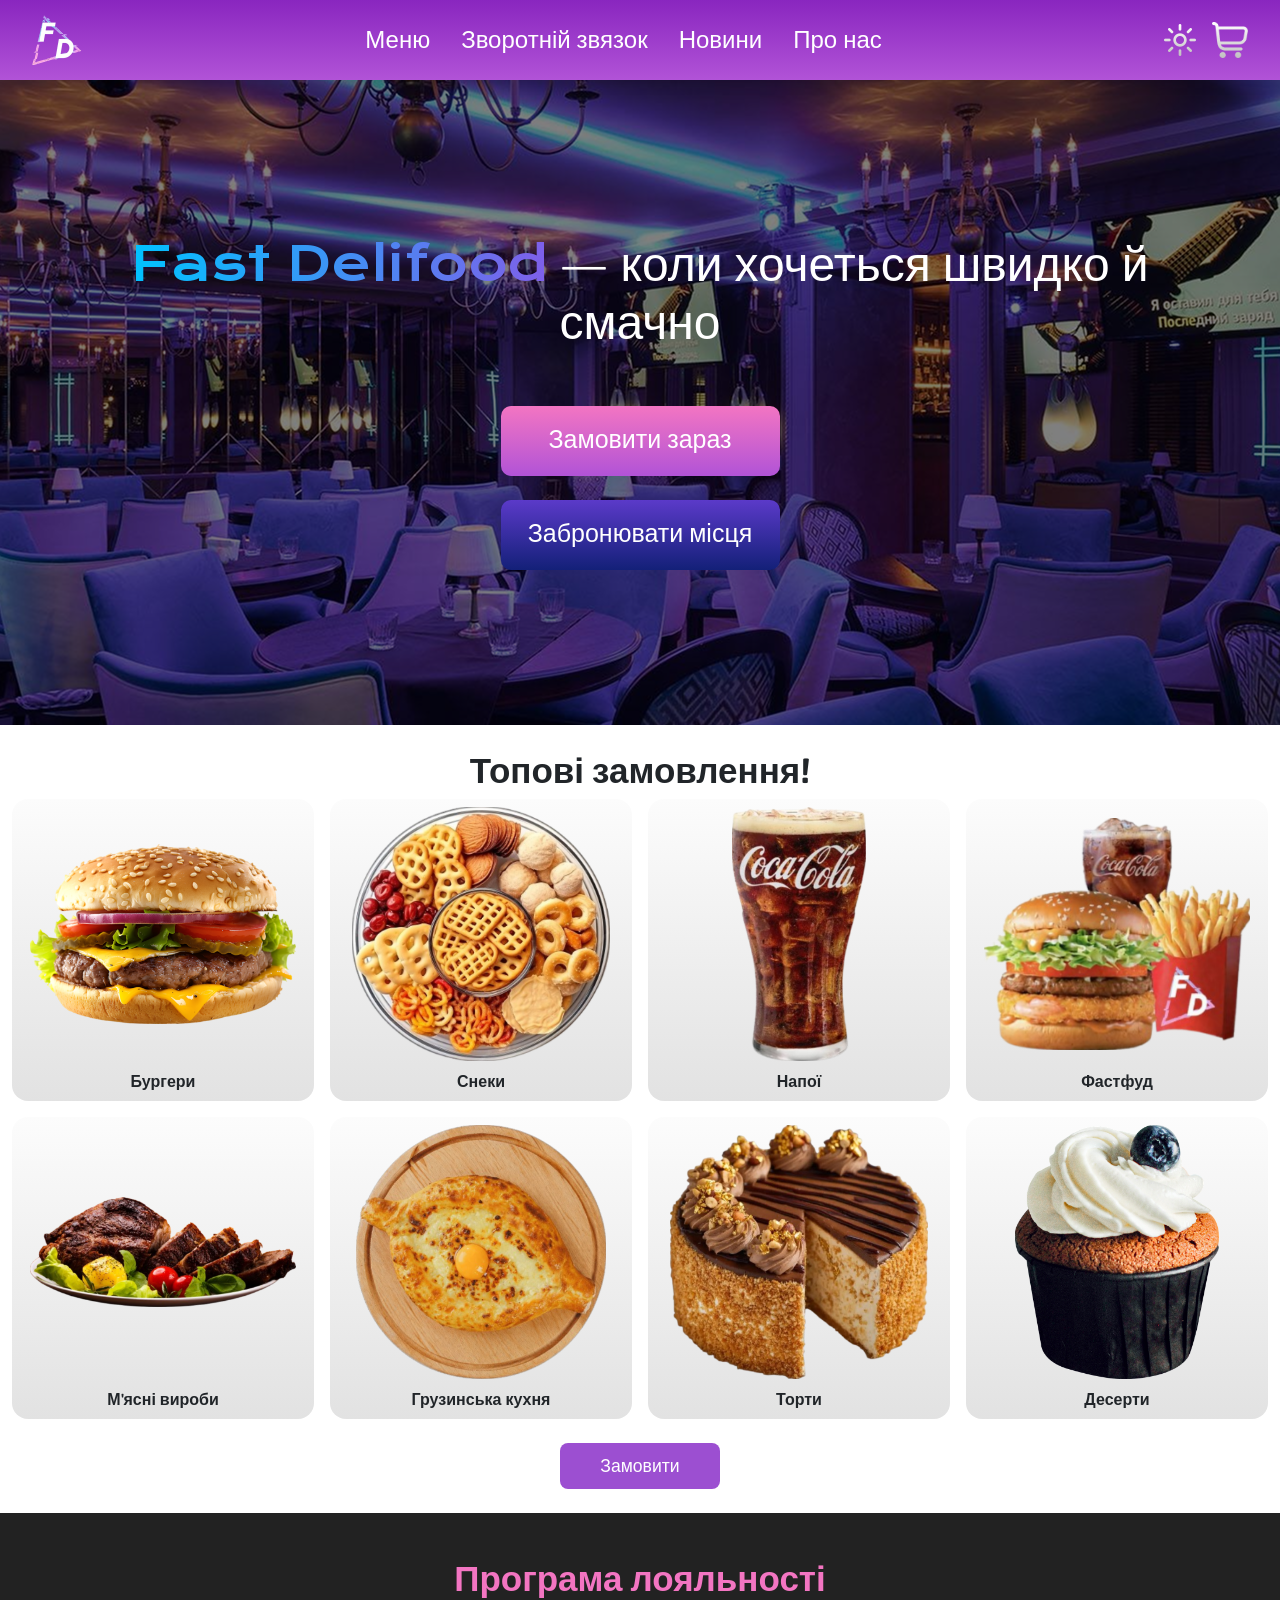
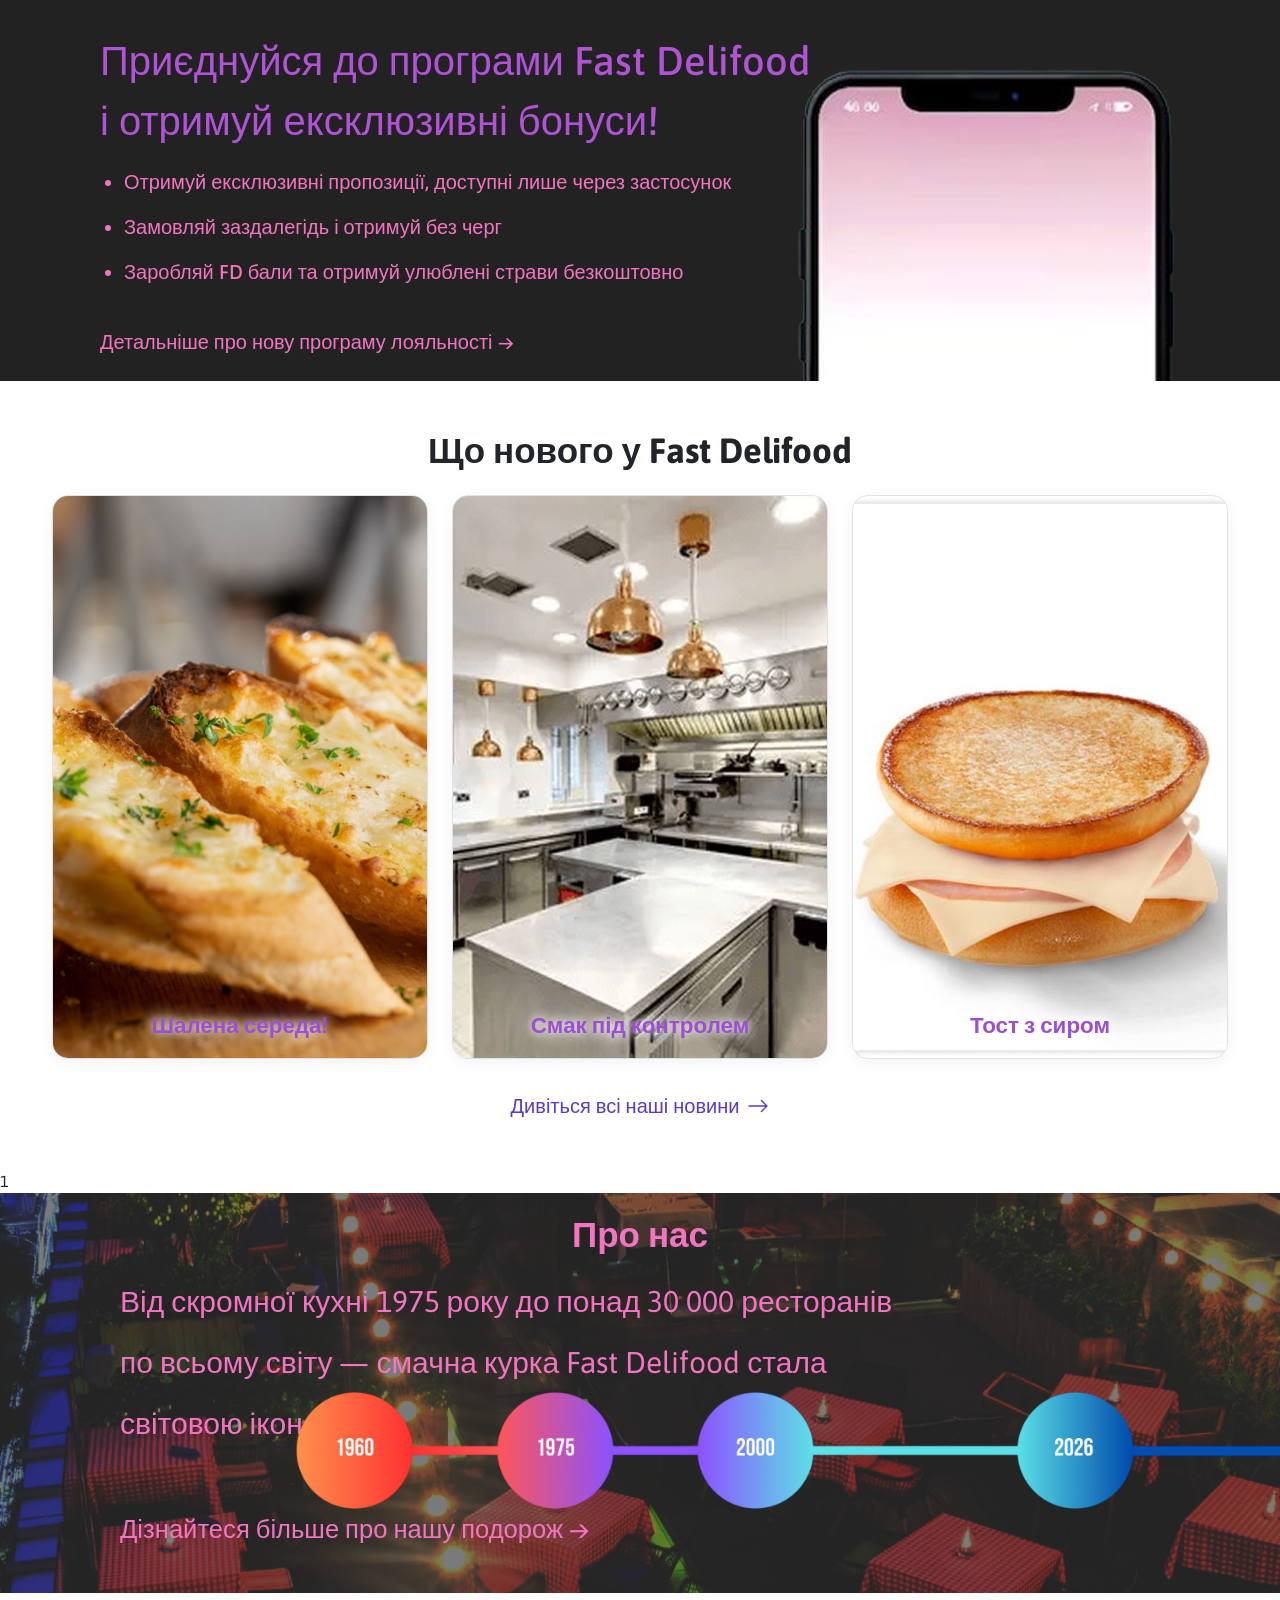
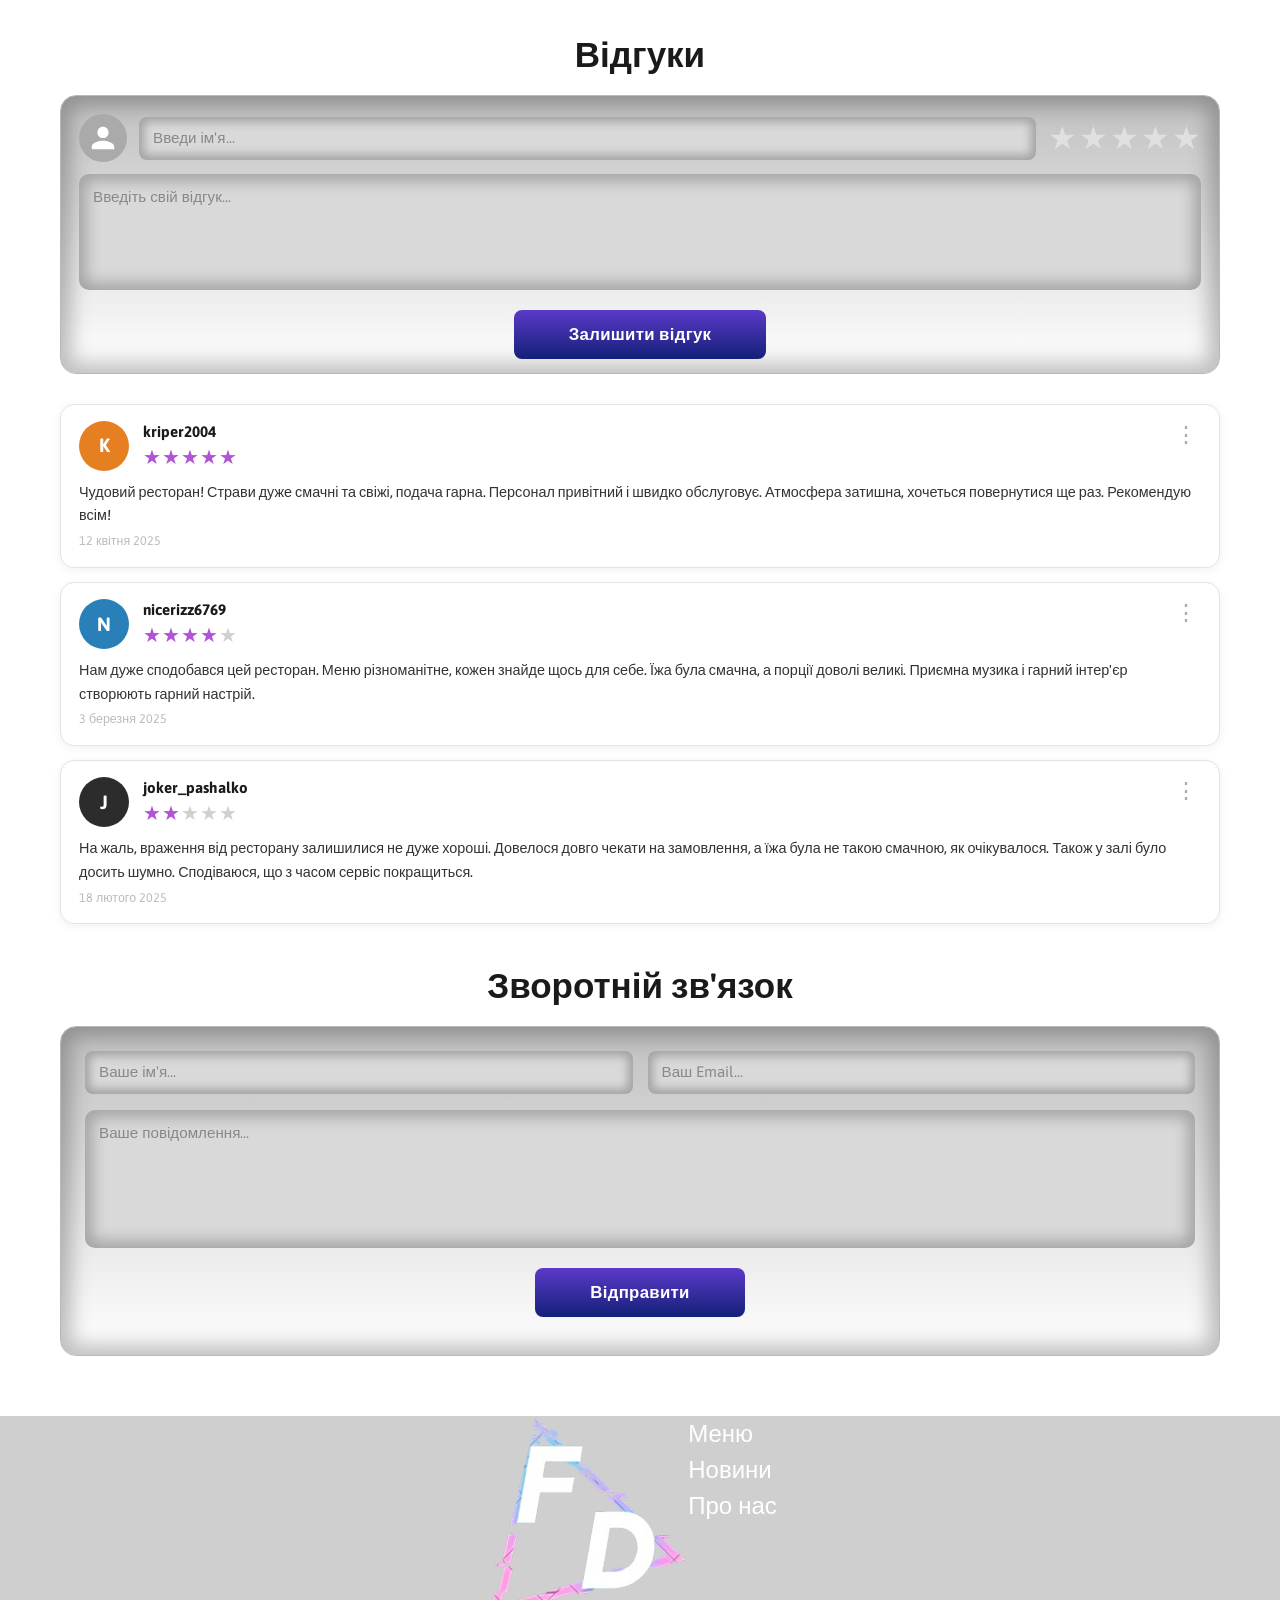
==== index.html @ e904a1da "v0.8.8.7" ====
<!DOCTYPE html>
<html lang="uk">
    <head>
        <meta charset="UTF-8">
        <meta name="viewport" content="width=device-width, initial-scale=1.0">
        <title>Fast Delifood</title>
        <link href="https://cdn.jsdelivr.net/npm/bootstrap@5.3.0/dist/css/bootstrap.min.css" rel="stylesheet">
        <link rel="stylesheet" href="style.css">
    </head>
    <body>
        <nav class="navbar navbar-expand-lg sticky-top" id="navbar-settings">
            <div class="container-fluid">
                <a class="navbar-brand" href="#"><img src="images/fd_logo.png" alt="FD" width="50" height="50"></a>
                <div class="collapse navbar-collapse" id="navbarNavAltMarkup">
                    <div class="navbar-nav mx-auto">
                        <a class="nav-link custom-link fs-4" href="#">Меню</a>
                        <a class="nav-link custom-link fs-4" href="#feedback">Зворотній звязок</a>
                        <a class="nav-link custom-link fs-4" href="#whats-new">Новини</a>
                        <a class="nav-link custom-link fs-4" href="#about-us">Про нас</a>
                    </div>
                </div>
                <div class="d-flex align-items-center gap-3 ms-lg-auto justify-content-center mt-3 mt-lg-0">
                    <button id="theme-toggle" class="d-flex align-items-center justify-content-center border-0 bg-transparent" title="Змінити тему">
                        <img id="theme-icon" src="images/панель/light_theme.png" alt="Тема">
                    </button>
                    <div class="navbar-basket" id="basket-container">
                        <a class="basket-link" href="#"></a>
                        <img id="basket-icon" src="images/панель/basket.png" alt="Кошик">
                    </div>
                </div>
            </div>
        </nav>
        <section id="banner" class="d-flex align-items-center justify-content-center">
            <div class="container text-center text-white d-grid gap-5">
                <h1 class="display-5"><span id="fastdeli-font">Fast Delifood</span> — коли хочеться швидко й смачно</h1>
                <div class="d-grid gap-4 col-3 mx-auto">
                    <button id="btn-1" type="button" class="btn btn-primary btn-lg">Замовити зараз</button>
                    <button id="btn-2" type="button" class="btn btn-secondary btn-lg">Забронювати місця</button>
                </div>
            </div>
        </section>
        <div class="container pb-4 mt-4" style="max-width: 1800px;">
            <h3 id="titles-h3" class="text-center fw-bold">Топові замовлення!</h3>
            <div class="row g-3 row-cols-2 row-cols-md-4">
                <div class="col">
                    <div class="custom-card border-0 rounded-4 d-flex flex-column align-items-center justify-content-center text-center p-2">
                        <div class="product-image-wrapper mb-2"><img src="images/топові замовлення/burger.png" class="img-fluid" alt="Бургери"></div>
                        <span class="fs-6">Бургери</span>
                    </div>
                </div>
                <div class="col">
                    <div class="custom-card border-0 rounded-4 d-flex flex-column align-items-center justify-content-center text-center p-2">
                        <div class="product-image-wrapper mb-2"><img src="images/топові замовлення/snacks.png" class="img-fluid" alt="Снеки"></div>
                        <span class="fs-6">Снеки</span>
                    </div>
                </div>
                <div class="col">
                    <div class="custom-card border-0 rounded-4 d-flex flex-column align-items-center justify-content-center text-center p-2">
                        <div class="product-image-wrapper mb-2"><img src="images/топові замовлення/drinks.png" class="img-fluid" alt="Напої"></div>
                        <span class="fs-6">Напої</span>
                    </div>
                </div>
                <div class="col">
                    <div class="custom-card border-0 rounded-4 d-flex flex-column align-items-center justify-content-center text-center p-2">
                        <div class="product-image-wrapper mb-2"><img src="images/топові замовлення/fastfood.png" class="img-fluid" alt="Фастфуд"></div>
                        <span class="fs-6">Фастфуд</span>
                    </div>
                </div>
                <div class="col">
                    <div class="custom-card border-0 rounded-4 d-flex flex-column align-items-center justify-content-center text-center p-2">
                        <div class="product-image-wrapper mb-2"><img src="images/топові замовлення/meat_food.png" class="img-fluid" alt="М'ясні вироби"></div>
                        <span class="fs-6">М'ясні вироби</span>
                    </div>
                </div>
                <div class="col">
                    <div class="custom-card border-0 rounded-4 d-flex flex-column align-items-center justify-content-center text-center p-2">
                        <div class="product-image-wrapper mb-2"><img src="images/топові замовлення/georgian_food.png" class="img-fluid" alt="Грузинська кухня"></div>
                        <span class="fs-6">Грузинська кухня</span>
                    </div>
                </div>
                <div class="col">
                    <div class="custom-card border-0 rounded-4 d-flex flex-column align-items-center justify-content-center text-center p-2">
                        <div class="product-image-wrapper mb-2"><img src="images/топові замовлення/cakes.png" class="img-fluid" alt="Торти"></div>
                        <span class="fs-6">Торти</span>
                    </div>
                </div>
                <div class="col">
                    <div class="custom-card border-0 rounded-4 d-flex flex-column align-items-center justify-content-center text-center p-2">
                        <div class="product-image-wrapper mb-2"><img src="images/топові замовлення/desserts.png" class="img-fluid" alt="Десерти"></div>
                        <span class="fs-6">Десерти</span>
                    </div>
                </div>
            </div>
            <div class="text-center mt-4"><button class="btn btn-purple rounded-3 fw-medium">Замовити</button></div>
        </div>
        <div id="contact">
            <h3 id="contact-title-h3" class="text-center fw-bold p-4">Програма лояльності</h1>
            <p id="contact-discruption">Приєднуйся до програми Fast Delifood<br>і отримуй ексклюзивні бонуси!</p>
            <ul id="contact-list" class="mt-3 ms-4">
                <li id="contact-list-li" class="text-primory">Отримуй ексклюзивні пропозиції, доступні лише через застосунок</li>
                <li id="contact-list-li" class="text-primory">Замовляй заздалегідь і отримуй без черг</li>
                <li id="contact-list-li" class="text-primory">Заробляй FD бали та отримуй улюблені страви безкоштовно</li>
            </ul>
            <a href="#" class="text-decoration-none fs-5 d-inline-flex align-items-center gap-2 p-4 contact-more-info">Детальніше про нову програму лояльності →</a>
            <img src="images/програма лояльності/maccup.png" id="contact-maccup" class="img-fluid">
        </div>
        <div id="whats-new" class="container mt-5 mb-5" style="max-width: 1200px;">
            <h3 id="titles-h3" class="text-center fw-bold mb-4">Що нового у Fast Delifood</h3>
            <div class="row g-4 row-cols-1 row-cols-md-3 pb-3">
                <div class="col">
                    <div class="news-card position-relative border">
                        <img src="images/що нового/шалена середа.png" alt="Шалена середа" class="w-100 h-100 object-fit-cover">
                        <div class="position-absolute bottom-0 start-0 w-100 text-center pb-3"><span class="news-title">Шалена середа!</span></div>
                    </div>
                </div>
                <div class="col">
                    <div class="news-card position-relative border">
                        <img src="images/що нового/смак під контролем.png" alt="Смак під контролем" class="w-100 h-100 object-fit-cover">
                        <div class="position-absolute bottom-0 start-0 w-100 text-center pb-3"><span class="news-title">Смак під контролем</span></div>
                    </div>
                </div>
                <div class="col">
                    <div class="news-card position-relative border">
                        <img src="images/що нового/тост з сиром.png" alt="Тост з сиром" class="w-100 h-100 object-fit-cover">
                        <div class="position-absolute bottom-0 start-0 w-100 text-center pb-3"><span class="news-title">Тост з сиром</span></div>
                    </div>
                </div>
            </div>
            <div class="text-center mt-3">
                <a href="#" class="text-decoration-none fs-5 d-inline-flex align-items-center gap-2 news-link" style="font-weight: 500;">
                    Дивіться всі наші новини
                    <svg xmlns="http://www.w3.org/2000/svg" width="22" height="22" fill="currentColor" class="bi bi-arrow-right" viewBox="0 0 16 16">
                        <path fill-rule="evenodd" d="M1 8a.5.5 0 0 1 .5-.5h11.793l-3.147-3.146a.5.5 0 0 1 .708-.708l4 4a.5.5 0 0 1 0 .708l-4 4a.5.5 0 0 1-.708-.708L13.293 8.5H1.5A.5.5 0 0 1 1 8z" />
                    </svg>
                </a>
            </div>
        </div>1
        <div id="about-us">
            <div class="about-us-container">
                <h3 id="titles-h3" class="text-center fw-bold mb-4">Про нас</h3>
                <div class="p-4" style="font-size: 30px; padding-left: 100px !important; padding-top: 0 !important;">
                    <p>Від скромної кухні 1975 року до понад 30 000 ресторанів</p>
                    <p>по всьому світу — смачна курка Fast Delifood стала</p>
                    <p>світовою іконою</p>
                </div>
                <img src="images/про нас/about_us_timeline.png" class="timeline">
                <a href="#" class="text-decoration-none d-inline-flex align-items-center gap-2 p-4 about-us-more-info">Дізнайтеся більше про нашу подорож →</a>
            </div>
        </div>
        <div id="reviews">
            <div class="reviews-section">
                <h3 class="reviews-main-title fw-bold text-center">Відгуки</h3>
                <div class="review-form-card">
                    <div class="review-form-header">
                        <div class="review-form-avatar">
                            <svg xmlns="http://www.w3.org/2000/svg" viewBox="0 0 24 24" fill="white">
                                <path d="M12 12c2.7 0 4.8-2.1 4.8-4.8S14.7 2.4 12 2.4 7.2 4.5 7.2 7.2 9.3 12 12 12zm0 2.4c-3.2 0-9.6 1.6-9.6 4.8v2.4h19.2v-2.4c0-3.2-6.4-4.8-9.6-4.8z"/>
                            </svg>
                        </div>
                        <input type="text" id="review-name" class="review-name-input" placeholder="Введи ім'я..." maxlength="40">
                        <div class="review-stars-input" id="review-stars-input" data-rating="0">
                            <span class="star-input" data-value="1">★</span>
                            <span class="star-input" data-value="2">★</span>
                            <span class="star-input" data-value="3">★</span>
                            <span class="star-input" data-value="4">★</span>
                            <span class="star-input" data-value="5">★</span>
                        </div>
                    </div>
                    <textarea id="review-text" class="review-textarea" placeholder="Введіть свій відгук..." rows="4" maxlength="1000"></textarea>
                    <button id="submit-review-btn" class="btn-submit-review">Залишити відгук</button>
                </div>
                <div id="reviews-list" class="reviews-list"></div>
                <div class="text-center mt-2 mb-5" id="load-more-wrapper" style="display: none;">
                    <a href="#" id="load-more-btn" class="reviews-more-link">Більше відгуків →</a>
                </div>
            </div>
        </div>
        <div id="feedback">
            <div class="feedback-section">
                <h3 class="reviews-main-title fw-bold text-center">Зворотній зв'язок</h3>
                <div class="feedback-form-card">
                    <div class="feedback-inputs">
                        <input type="text" id="feedback-name" class="review-name-input" placeholder="Ваше ім'я..." maxlength="40">
                        <input type="email" id="feedback-email" class="review-name-input" placeholder="Ваш Email..." maxlength="60">
                    </div>
                    <textarea id="feedback-text" class="review-textarea mt-3" placeholder="Ваше повідомлення..." rows="5" maxlength="1000"></textarea>
                    
                    <div id="feedback-success" class="text-success text-center mt-3 mb-2" style="display: none; font-weight: bold;">
                        Дякуємо! Ваше повідомлення успішно надіслано.
                    </div>

                    <button id="submit-feedback-btn" class="btn-submit-review">Відправити</button>
                </div>
            </div>
        </div>
        <script src="https://cdn.jsdelivr.net/npm/bootstrap@5.3.0/dist/js/bootstrap.bundle.min.js"></script>
        <script src="script.js"></script>
    </body>
    <footer>
        <div id="basement" class="d-flex justify-content-center">
            <img src="images/fd_logo.png">
            <div>
                <a class="nav-link custom-link fs-4" href="#">Меню</a>
                <a class="nav-link custom-link fs-4" href="#whats-new">Новини</a>
                <a class="nav-link custom-link fs-4" href="#about-us">Про нас</a>
            </div>
        </div>
    </footer>
</html>
---- style.css ----
@font-face {
    font-family: 'KronaOne-Regular';
    src: url('fonts/KronaOne-Regular.ttf') format('truetype');
    font-style: normal;
}

#fastdeli-font {
    background: linear-gradient(90deg, #00C2FF, #7F5FE9);
    -webkit-background-clip: text;
    -webkit-text-fill-color: transparent;
    background-clip: text;
    color: transparent;
    display: inline-block;
}

#titleH1 {
    background: linear-gradient(90deg, #00C2FF 0%, #7F5FE9 70%);
    -webkit-background-clip: text;
    -webkit-text-fill-color: transparent;
}

#navbar-settings {
    background: linear-gradient(180deg, #8926BF 0%, #B153D7 100%) !important;
    padding: 10px 20px;
    box-shadow: 0 4px 12px rgba(0, 0, 0, 0.1);
}

#fastdeli-font {
    font-family: 'KronaOne-Regular', sans-serif;
}

#btn-1 {
    background-image: linear-gradient(180deg, rgba(243, 117, 194, 1) 0%, rgba(177, 83, 215, 1) 100%);
    border: none;
    border-radius: 10px;
    height: 70px;
    font-size: 25px;
    text-align: center;
    padding-bottom: 10px;
    transition: all 0.25s ease !important;
}

#btn-1:hover {
    background-image: linear-gradient(180deg, rgba(177, 83, 215, 1) 0%, rgba(243, 117, 194, 1) 100%) !important;
    transform: scale(1.1);
}

#btn-1:active {
    transform: scale(1.05);
}

#btn-2 {
    background-image: linear-gradient(180deg, rgba(91, 58, 201, 1) 0%, rgba(19, 32, 120, 1) 100%);
    border: none;
    border-radius: 10px;
    height: 70px;
    font-size: 25px;
    text-align: center;
    padding-bottom: 10px;
    transition: all 0.25s ease;
}

#btn-2:hover {
    background-image: linear-gradient(180deg, rgba(19, 32, 120, 1) 0%, rgba(91, 58, 201, 1) 100%) !important;
    transform: scale(1.1);
}

#btn-2:active {
    transform: scale(1.05);
}

.custom-link {
    color: #ffffff !important;
    font-weight: 500;
    margin-right: 15px;
    transition: all 0.3s ease;
}

.custom-link:hover {
    color: #f1f1f1 !important;
    opacity: 0.8;
    transform: translateY(-1px);
}

.navbar-toggler {
    border-color: rgba(255, 255, 255, 0.5);
}

.navbar-toggler-icon {
    filter: invert(1) grayscale(100%) brightness(200%);
}

.navbar-basket {
    transition: all 0.3s ease;
    z-index: 2;
    cursor: pointer;
}

#banner {
    width: 100%;
    height: 645px;
    background: url("images/банер/banner_background.png") no-repeat center center;
    background-size: cover;
    position: relative;
}

#titles-h3 {
    font-size: 35px;
}


@font-face {
    font-family: 'Asap';
    src: url('fonts/Asap-VariableFont_wdth,wght.ttf') format('truetype');
    font-style: normal;
}


html {
    scroll-behavior: smooth;
}

body {
    background-color: #ffffff;
    font-family: 'Asap', sans-serif;
}

.custom-card {
    background: linear-gradient(180deg, #fcfcfc 0%, #e2e2e2 100%);
    aspect-ratio: 1 / 1;
    cursor: pointer;
    transition: transform 0.2s ease, box-shadow 0.2s ease;
}

.custom-card:hover {
    transform: scale(1.03);
    box-shadow: 0 4px 15px rgba(0, 0, 0, 0.05);
}

.custom-card span {
    font-family: 'Asap', sans-serif !important;
    font-weight: 700;
    font-size: 1rem;
}

.product-image-wrapper {
    width: calc(100% - 20px);
    flex: 1;
    min-height: 0;
    display: flex;
    align-items: center;
    justify-content: center;
    margin: 0 10px;
}

.product-image-wrapper img {
    width: 100%;
    height: 100%;
    object-fit: contain;
}

.btn-purple {
    background-color: #9c4fd1;
    color: white;
    border: none;
    padding: 10px 40px;
    font-size: 1.1rem;
    transition: background-color 0.2s ease;
}

.btn-purple:hover {
    background-color: #833fae;
    color: white;
}

#contact {
    background-color: #222;
    padding-top: 20px;
    position: relative;
    overflow: hidden;
}

#contact>*:not(#contact-maccup) {
    position: relative;
    z-index: 1;
}

#contact-title-h3 {
    color: #F375C2;
    font-size: 35px;
}

#contact-discruption {
    color: #B153D7;
    font-family: 'Asap', sans-serif !important;
    font-weight: 500;
    font-size: 40px;
    padding-left: 100px;
}

.contact-more-info {
    color: #F375C2;
    font-weight: 500;
    font-family: 'Asap', sans-serif !important;
    padding-left: 100px !important
}

.contact-more-info:hover {
    color: #B153D7;
}

#contact-maccup {
    position: absolute;
    right: 5%;
    top: 50%;
    transform: translateY(-20%);
    z-index: 0;
    max-height: 90%;
    object-fit: contain;
}

#contact-list {
    color: #B153D7;
    font-family: 'Asap', sans-serif !important;
    font-weight: 500;
    font-size: 20px;
    padding-left: 100px;
}

#contact-list-li {
    color: #F375C2;
    margin-bottom: 15px;
}

.news-card {
    border-radius: 16px;
    overflow: hidden;
    cursor: pointer;
    transition: transform 0.2s ease, box-shadow 0.2s ease;
    background-color: #fff;
    box-shadow: 0 4px 15px rgba(0, 0, 0, 0.05);
    aspect-ratio: 2 / 3;
}

.news-card:hover {
    transform: scale(1.03);
    box-shadow: 0 8px 25px rgba(0, 0, 0, 0.1);
}

.news-card img {
    width: 100%;
    height: 100%;
    object-fit: cover;
}

.news-title {
    font-family: 'Asap', sans-serif !important;
    font-weight: 600;
    font-size: 1.4rem;
    color: #9c4fd1;
    text-shadow: 0px 0px 10px rgba(255, 255, 255, 1), 0px 0px 20px rgba(255, 255, 255, 1);
}

.news-link {
    color: #5b3ac9;
    transition: all 0.2s ease;
}

.news-link:hover {
    color: #8926BF;
    opacity: 0.8;
}

#whats-new {
    scroll-margin-top: 100px;
}

#about-us {
    scroll-margin-top: 100px;
    width: 100%;
    background: url("images/про нас/about_us_background.png") no-repeat center center;
    background-size: cover;
    position: relative;
    padding: 20px;
    min-height: 400px;
}

.about-us-container {
    color: #F375C2;
    display: flex;
    flex-direction: column;
}

.about-us-more-info {
    color: #F375C2;
    font-weight: 500;
    font-family: 'Asap', sans-serif !important;
    padding-left: 100px !important;
    font-size: 1.6rem;
    display: inline-block;
}

.about-us-more-info:hover {
    color: #B153D7;
}

.timeline-container {
    display: flex;
    justify-content: flex-end;
}

.timeline {
    width: 1000px;
    position: absolute;
    right: 0;
    transform: translateY(45%);
}

/* ===== СЕКЦІЯ ВІДГУКІВ ===== */
#reviews {
    background-color: #ffffff;
    padding: 40px 0 20px;
}

.reviews-section {
    max-width: 1200px;
    margin: 0 auto;
    padding: 0 20px;
}

.reviews-main-title {
    font-size: 35px;
    margin-bottom: 20px;
    color: #1a1a1a;
}

.review-form-card {
    background: linear-gradient(180deg, #C0C0C0 0%, #FFFFFF 100%);
    border-radius: 16px;
    padding: 18px 18px 0;
    border: 1px solid #b8b8b8;
    overflow: hidden;
    margin-bottom: 30px;
    box-shadow: 0px 0px 20px 10px #00000040 inset;
}

.review-form-header {
    display: flex;
    align-items: center;
    gap: 12px;
    margin-bottom: 12px;
}

.review-form-avatar {
    width: 48px;
    height: 48px;
    background-color: #aaaaaa;
    border-radius: 50%;
    display: flex;
    align-items: center;
    justify-content: center;
    flex-shrink: 0;
}

.review-form-avatar svg {
    width: 28px;
    height: 28px;
}

.review-name-input {
    flex: 1;
    background-color: #D9D9D9;
    border: none;
    border-radius: 8px;
    padding: 10px 14px;
    font-size: 0.95rem;
    color: #444;
    outline: none;
    font-family: 'Asap', sans-serif;
    transition: background-color 0.2s ease;
    box-shadow: 0px 0px 10px 5px #00000040 inset;
}

.review-name-input::placeholder {
    color: #888;
}

.review-name-input:focus {
    background-color: #bababa;
}

.review-stars-input {
    display: flex;
    gap: 2px;
    margin-left: auto;
    flex-shrink: 0;
}

.star-input {
    font-size: 2rem;
    color: #e0e0e0;
    cursor: pointer;
    transition: color 0.15s ease, transform 0.1s ease;
    line-height: 1;
    user-select: none;
}

.star-input.hovered,
.star-input.active {
    color: #B153D7;
    transform: scale(1.1);
}

.review-textarea {
    width: 100%;
    background-color: #D9D9D9;
    border: none;
    border-radius: 10px;
    padding: 12px 14px;
    font-size: 0.95rem;
    color: #444;
    resize: none;
    outline: none;
    font-family: 'Asap', sans-serif;
    transition: background-color 0.2s ease;
    box-shadow: 0px 0px 15px 7px #00000040 inset;
}

.review-textarea::placeholder {
    color: #888;
}

.review-textarea:focus {
    background-color: #c0c0c0;
}

.review-form-submit-wrapper {
    background: linear-gradient(180deg, #C0C0C0 0%, #FFFFFF 100%);
    box-shadow: 0px 0px 20px 10px #00000040 inset;
    text-align: center;
    padding: 16px 18px;
    margin: 14px -18px 0;
}

.btn-submit-review {
    background: linear-gradient(180deg, #5B3AC9 0%, #132078 100%);
    color: white;
    border: none;
    border-radius: 8px;
    padding: 12px 55px;
    font-size: 1.05rem;
    font-family: 'Asap', sans-serif;
    font-weight: 600;
    cursor: pointer;
    transition: all 0.2s ease;
    letter-spacing: 0.3px;
    display: block;
    margin: 14px auto;
}

.btn-submit-review:hover {
    background: linear-gradient(180deg, #5a3fb0 0%, #3a2590 100%);
    transform: translateY(-1px);
    box-shadow: 0 4px 14px rgba(107, 79, 200, 0.4);
}

.btn-submit-review:active {
    transform: translateY(0) scale(0.98);
    box-shadow: none;
}

.reviews-list {
    display: flex;
    flex-direction: column;
    gap: 14px;
    margin-top: 4px;
}

.review-card {
    background: #ffffff;
    border: 1px solid #e4e4e4;
    border-radius: 14px;
    padding: 16px 18px;
    box-shadow: 0 2px 10px rgba(0, 0, 0, 0.06);
    transition: box-shadow 0.2s ease, transform 0.2s ease;
    animation: reviewFadeIn 0.35s ease;
}

@keyframes reviewFadeIn {
    from {
        opacity: 0;
        transform: translateY(12px);
    }

    to {
        opacity: 1;
        transform: translateY(0);
    }
}

.review-card:hover {
    box-shadow: 0 6px 20px rgba(0, 0, 0, 0.1);
    transform: translateY(-1px);
}

.review-card-header {
    display: flex;
    align-items: flex-start;
    gap: 14px;
}

.review-card-avatar {
    width: 50px;
    height: 50px;
    border-radius: 50%;
    flex-shrink: 0;
    display: flex;
    align-items: center;
    justify-content: center;
    font-size: 1.2rem;
    font-weight: 700;
    color: white;
    text-transform: uppercase;
}

.review-card-info {
    flex: 1;
    min-width: 0;
}

.review-card-name {
    font-weight: 700;
    font-size: 0.95rem;
    color: #1a1a1a;
    margin: 0 0 3px 0;
}

.review-card-stars {
    font-size: 1.25rem;
    letter-spacing: 1px;
    line-height: 1;
}

.review-card-stars .star-filled {
    color: #B153D7;
}

.review-card-stars .star-empty {
    color: #d0d0d0;
}

.review-card-menu {
    color: #aaa;
    cursor: pointer;
    font-size: 1.4rem;
    line-height: 1;
    flex-shrink: 0;
    padding: 2px 4px;
    border-radius: 6px;
    transition: background-color 0.15s ease, color 0.15s ease;
    position: relative;
}

.review-card-menu:hover {
    background-color: #f0f0f0;
    color: #555;
}

.review-card-text {
    margin: 10px 0 4px;
    font-size: 0.9rem;
    color: #333;
    line-height: 1.65;
    font-weight: 500;
}

.review-card-date {
    font-size: 0.78rem;
    color: #bbb;
    margin: 0;
}

.reviews-more-link {
    color: #6b4fc8;
    font-size: 1rem;
    text-decoration: none;
    font-weight: 500;
    transition: color 0.2s ease, opacity 0.2s ease;
}

.reviews-more-link:hover {
    color: #4a35a0;
    opacity: 0.85;
}

.review-delete-menu {
    position: absolute;
    top: 28px;
    right: 0;
    background: #fff;
    border: 1px solid #e0e0e0;
    border-radius: 8px;
    box-shadow: 0 4px 16px rgba(0, 0, 0, 0.12);
    z-index: 100;
    min-width: 130px;
    overflow: hidden;
}

.review-delete-menu button {
    display: block;
    width: 100%;
    padding: 10px 16px;
    background: none;
    border: none;
    text-align: left;
    font-size: 0.9rem;
    color: #e74c3c;
    cursor: pointer;
    font-family: 'Asap', sans-serif;
    transition: background-color 0.15s ease;
}

/* ===== ЗВОРОТНІЙ ЗВ'ЯЗОК ===== */
#feedback {
    background-color: #ffffff;
    padding: 20px 0 60px;
    scroll-margin-top: 100px;
}

.feedback-section {
    max-width: 1200px;
    margin: 0 auto;
    padding: 0 20px;
}

.feedback-form-card {
    background: linear-gradient(180deg, #C0C0C0 0%, #FFFFFF 100%);
    border-radius: 16px;
    padding: 24px;
    border: 1px solid #b8b8b8;
    box-shadow: 0px 0px 20px 10px #00000040 inset;
}

.feedback-inputs {
    display: flex;
    gap: 15px;
}

.feedback-inputs > input {
    flex: 1;
}

@media (max-width: 600px) {
    .feedback-inputs {
        flex-direction: column;
    }
}

.review-delete-menu button:hover {
    background-color: #fff5f5;
}

/* ===== ТЕМНА ТЕМА ===== */
body.dark-theme {
    background-color: #121212;
    color: #e0e0e0;
}

body.dark-theme .custom-card {
    background: linear-gradient(180deg, #2a2a2a 0%, #1a1a1a 100%);
    color: #ffffff;
}

body.dark-theme .news-card {
    background-color: #1e1e1e;
    box-shadow: 0 4px 15px rgba(255, 255, 255, 0.02);
}

body.dark-theme .news-title {
    color: #d19bf0;
    text-shadow: 0px 0px 10px rgba(0, 0, 0, 0.8), 0px 0px 20px rgba(0, 0, 0, 0.8);
}

body.dark-theme #reviews,
body.dark-theme #feedback {
    background-color: #121212;
}

body.dark-theme .reviews-main-title {
    color: #ffffff;
}

body.dark-theme .review-form-card,
body.dark-theme .feedback-form-card {
    background: linear-gradient(180deg, #2a2a2a 0%, #1e1e1e 100%);
    border-color: #444;
    box-shadow: 0px 0px 20px 10px #00000080 inset;
}

body.dark-theme .review-form-submit-wrapper {
    background: linear-gradient(180deg, #2a2a2a 0%, #1e1e1e 100%);
    box-shadow: 0px 0px 20px 10px #00000080 inset;
}

body.dark-theme .review-name-input,
body.dark-theme .review-textarea {
    background-color: #333333;
    color: #ffffff;
    box-shadow: 0px 0px 10px 5px #00000060 inset;
}

body.dark-theme .review-name-input:focus,
body.dark-theme .review-textarea:focus {
    background-color: #444444;
}

body.dark-theme .review-name-input::placeholder,
body.dark-theme .review-textarea::placeholder {
    color: #aaaaaa;
}

body.dark-theme .review-card {
    background: #1e1e1e;
    border-color: #333;
    box-shadow: 0 2px 10px rgba(0, 0, 0, 0.2);
}

body.dark-theme .review-card-name {
    color: #ffffff;
}

body.dark-theme .review-card-text {
    color: #dddddd;
}

body.dark-theme .review-card-menu {
    color: #888;
}

body.dark-theme .review-card-menu:hover {
    background-color: #333;
    color: #ccc;
}

body.dark-theme .review-delete-menu {
    background: #2a2a2a;
    border-color: #444;
}

body.dark-theme .review-delete-menu button:hover {
    background-color: #3a1e1e;
}

/* ===== КНОПКА ТЕМИ ТА КОШИК ===== */
#theme-toggle {
    background: transparent;
    border: none;
    padding: 0;
    transition: all 0.3s ease;
}

#theme-icon {
    height: 32px;
    width: 32px;
    object-fit: contain;
}

#basket-icon {
    height: 36px;
    width: 36px;
    object-fit: contain;
}

#basement {
    background-color: #cfcfcf;
}
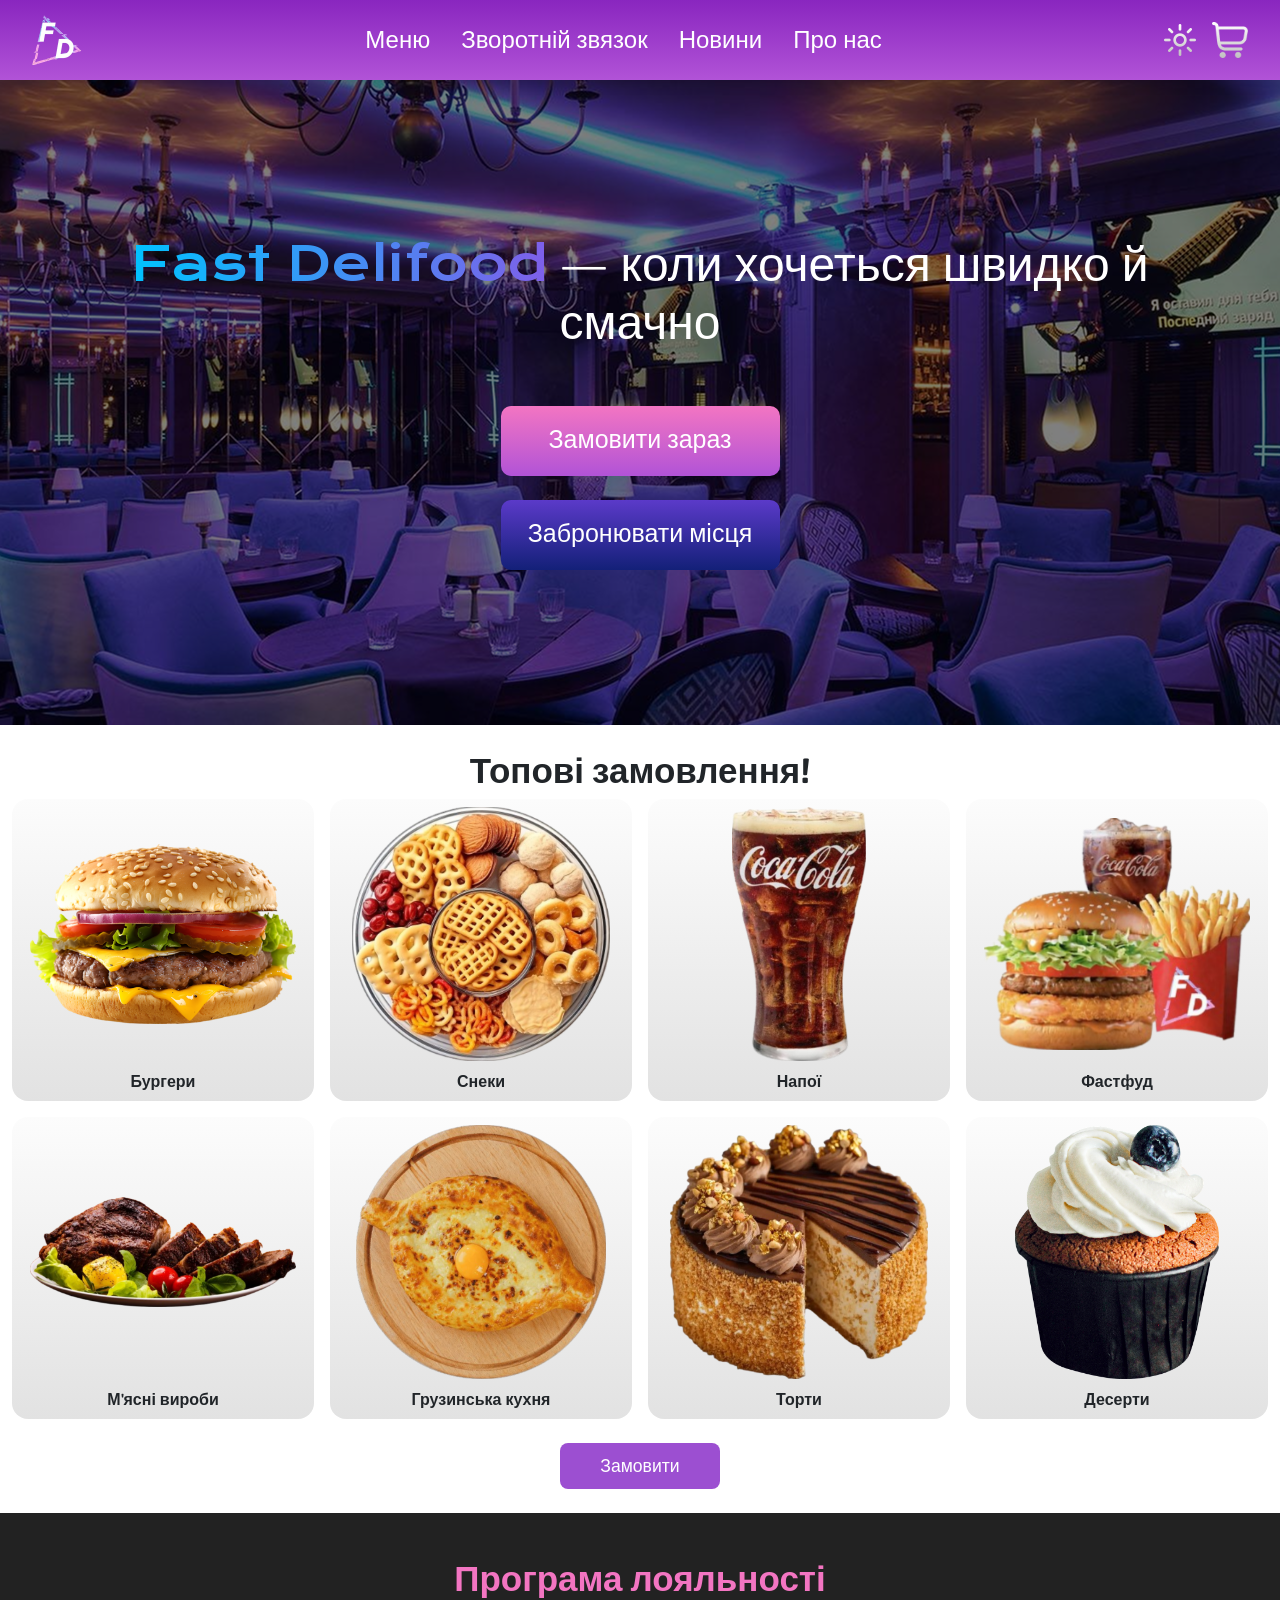
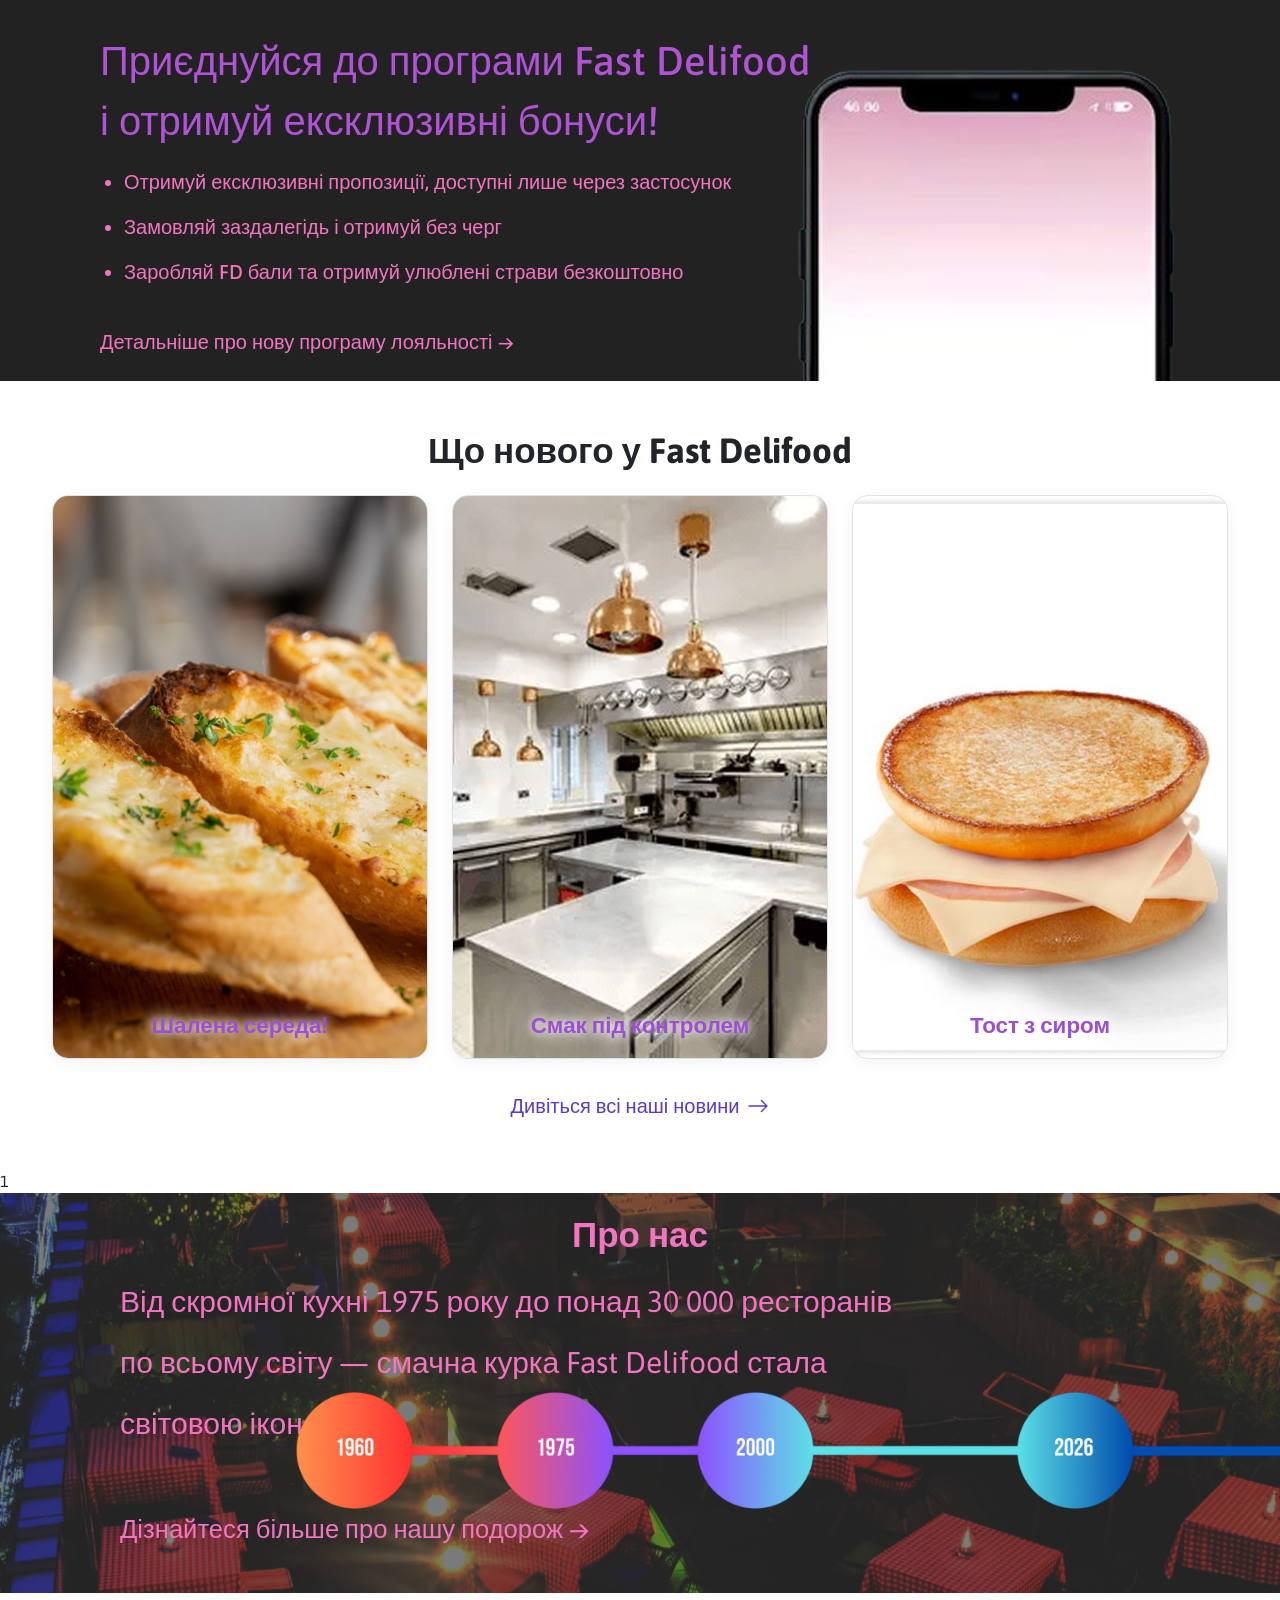
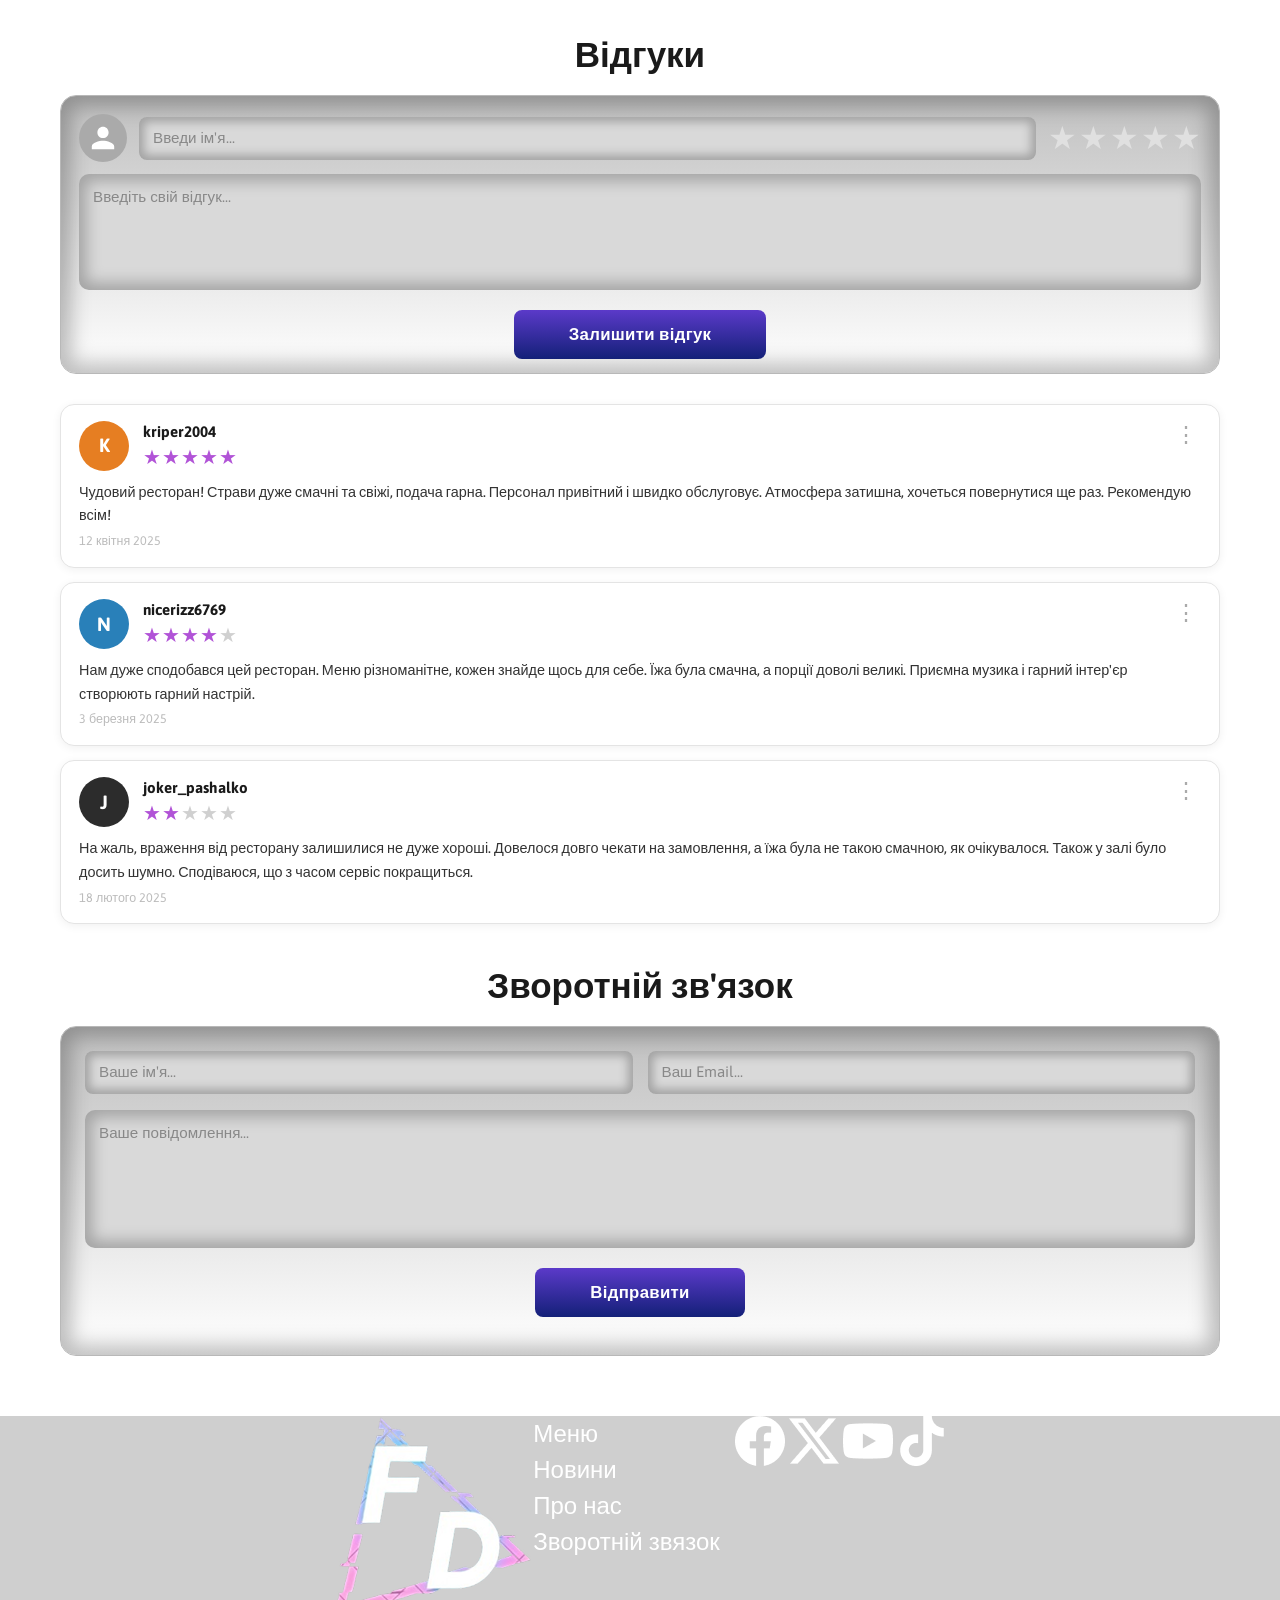
==== commit cac8ffc8: "v0.8.8.7" ====
--- a/index.html
+++ b/index.html
@@ -203,6 +203,13 @@
                 <a class="nav-link custom-link fs-4" href="#">Меню</a>
                 <a class="nav-link custom-link fs-4" href="#whats-new">Новини</a>
                 <a class="nav-link custom-link fs-4" href="#about-us">Про нас</a>
+                <a class="nav-link custom-link fs-4" href="#feedback">Зворотній звязок</a>
+            </div>
+            <div>
+                <img src="images/підвал/facebook.png">
+                <img src="images/підвал/x.png">
+                <img src="images/підвал/youtube.png">
+                <img src="images/підвал/tiktok.png">
             </div>
         </div>
     </footer>
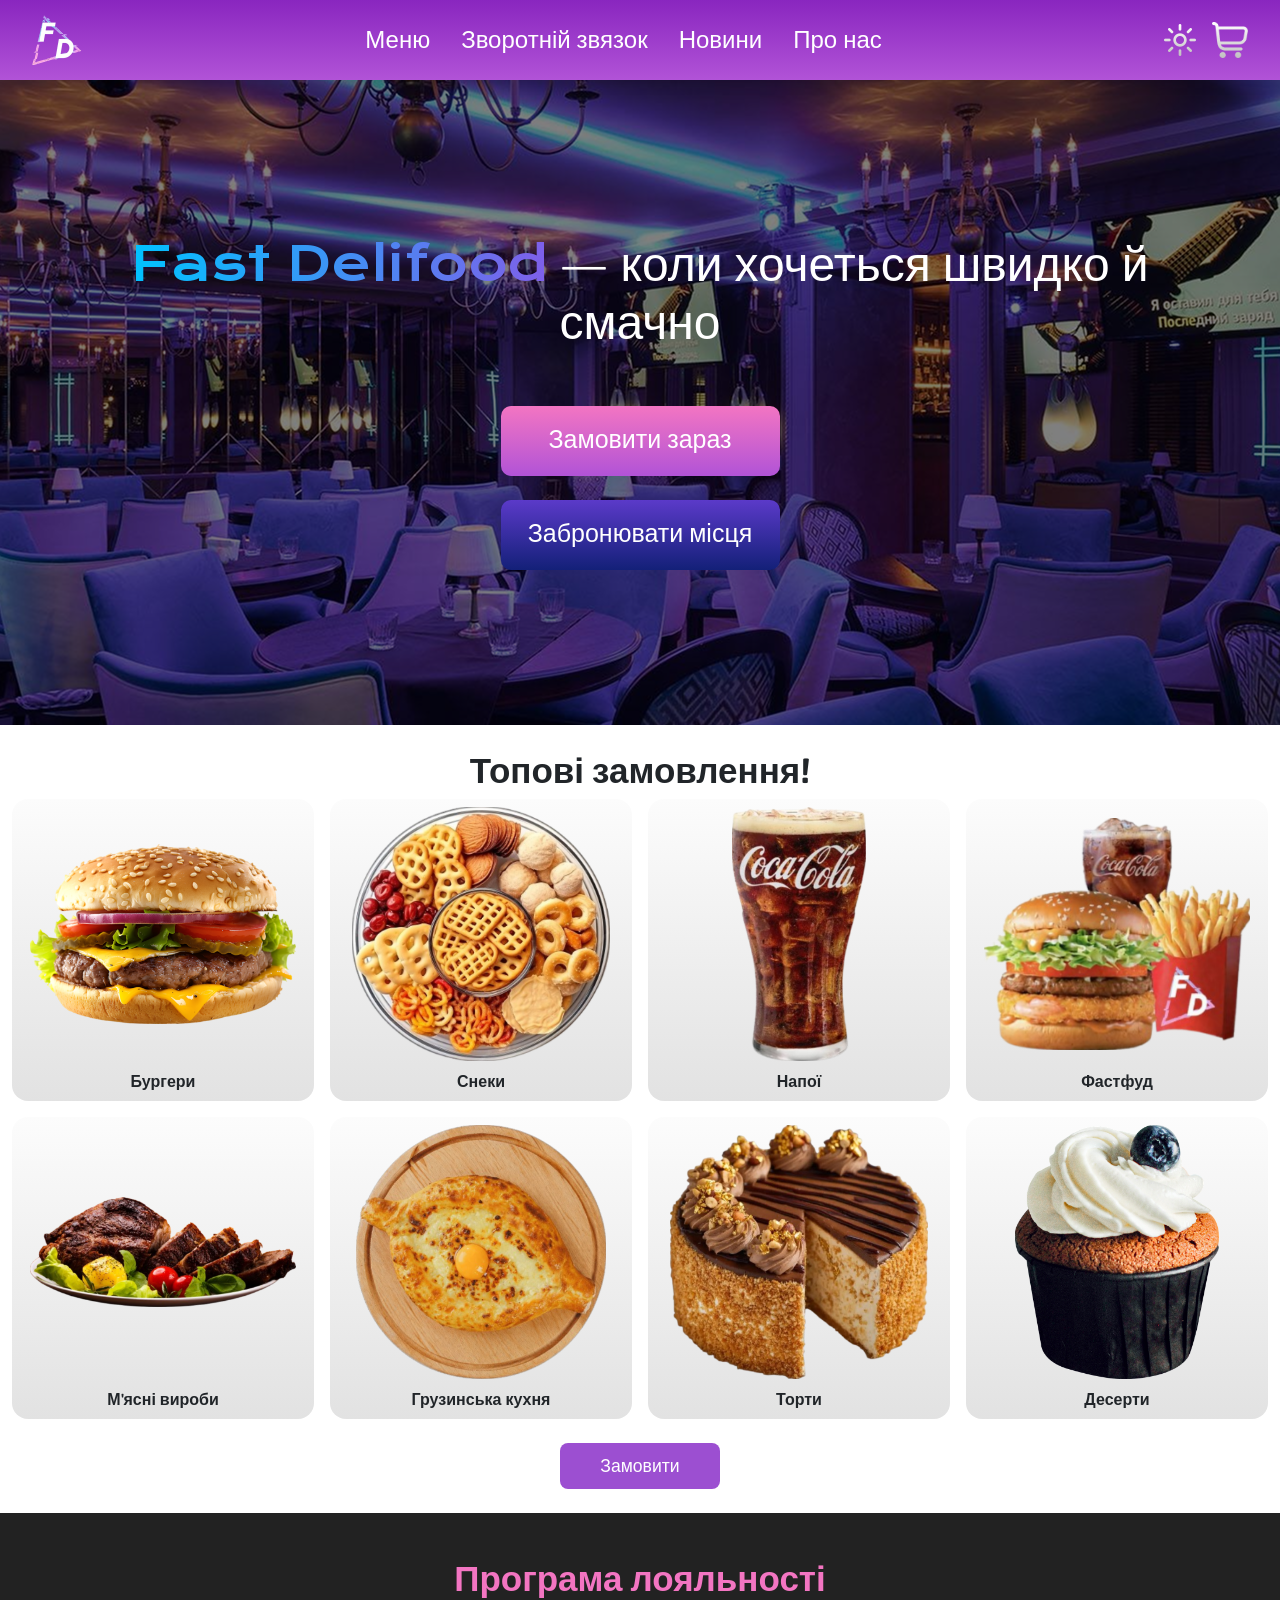
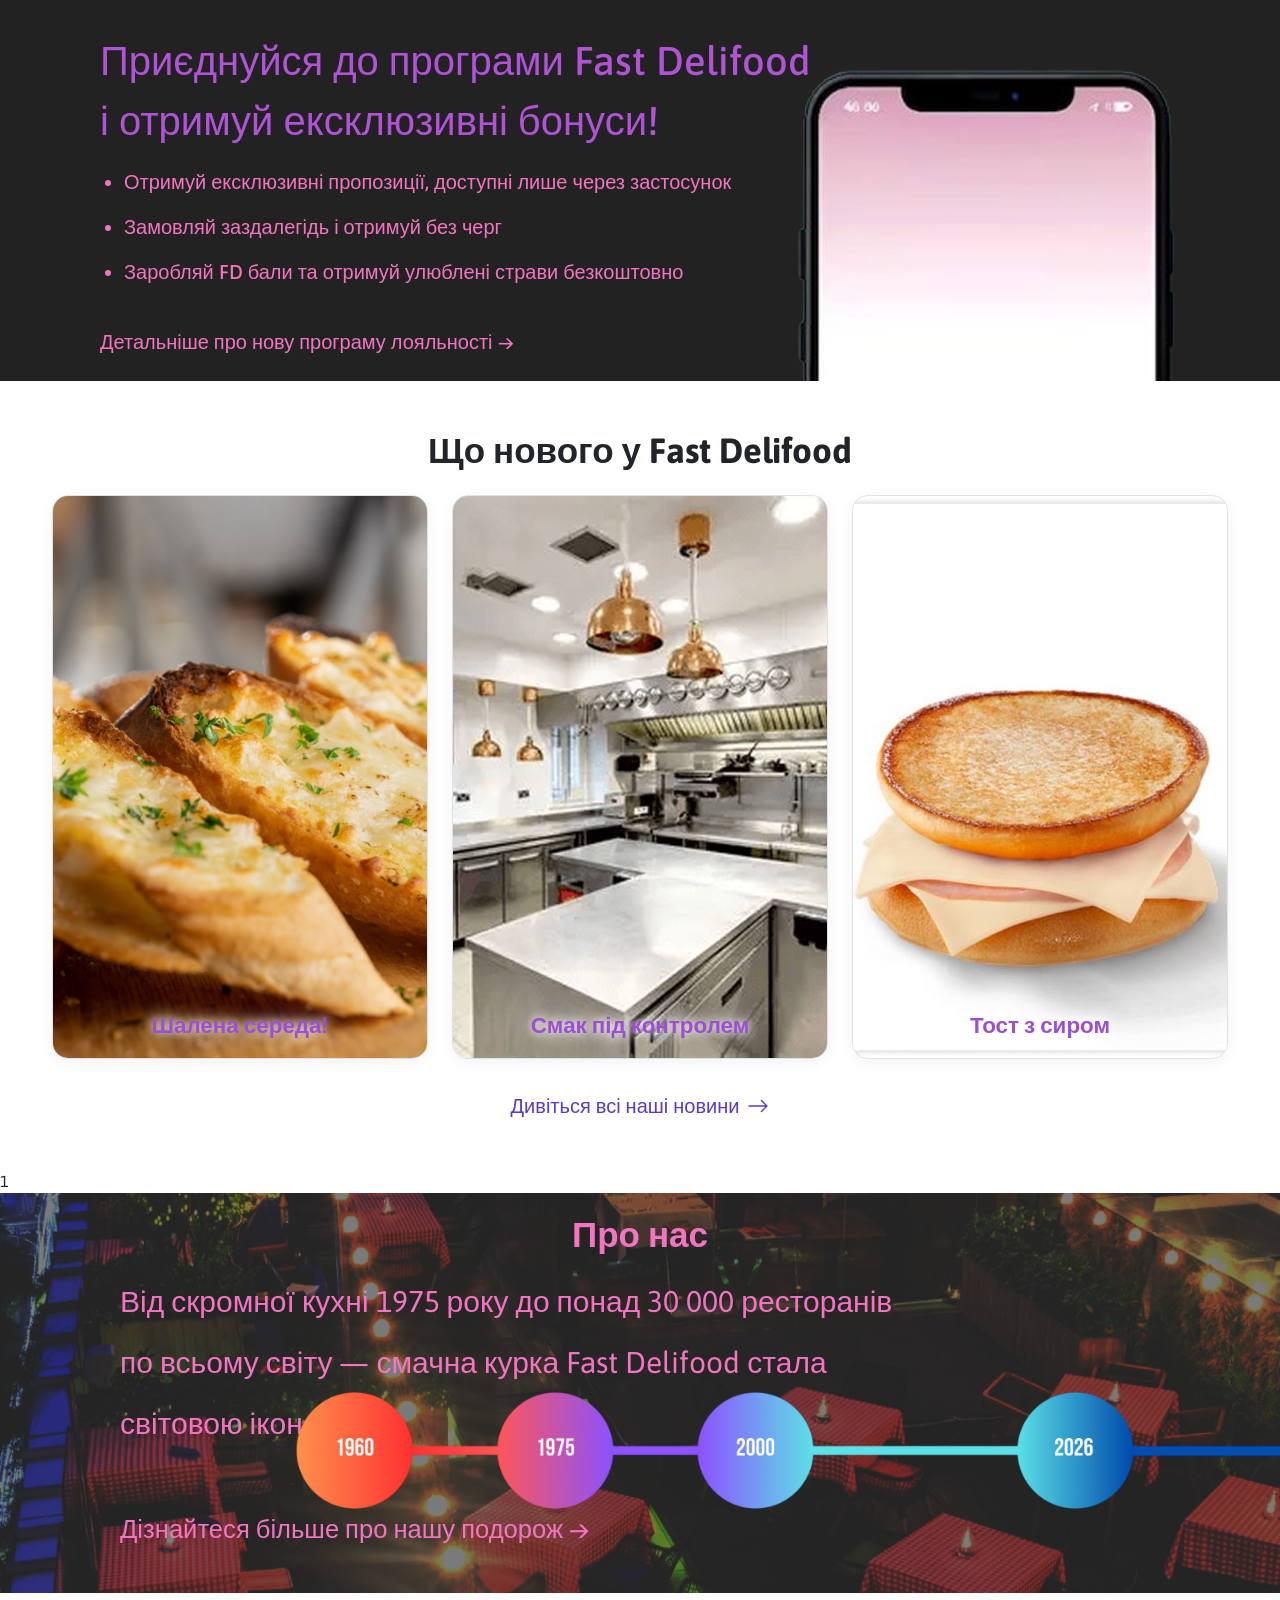
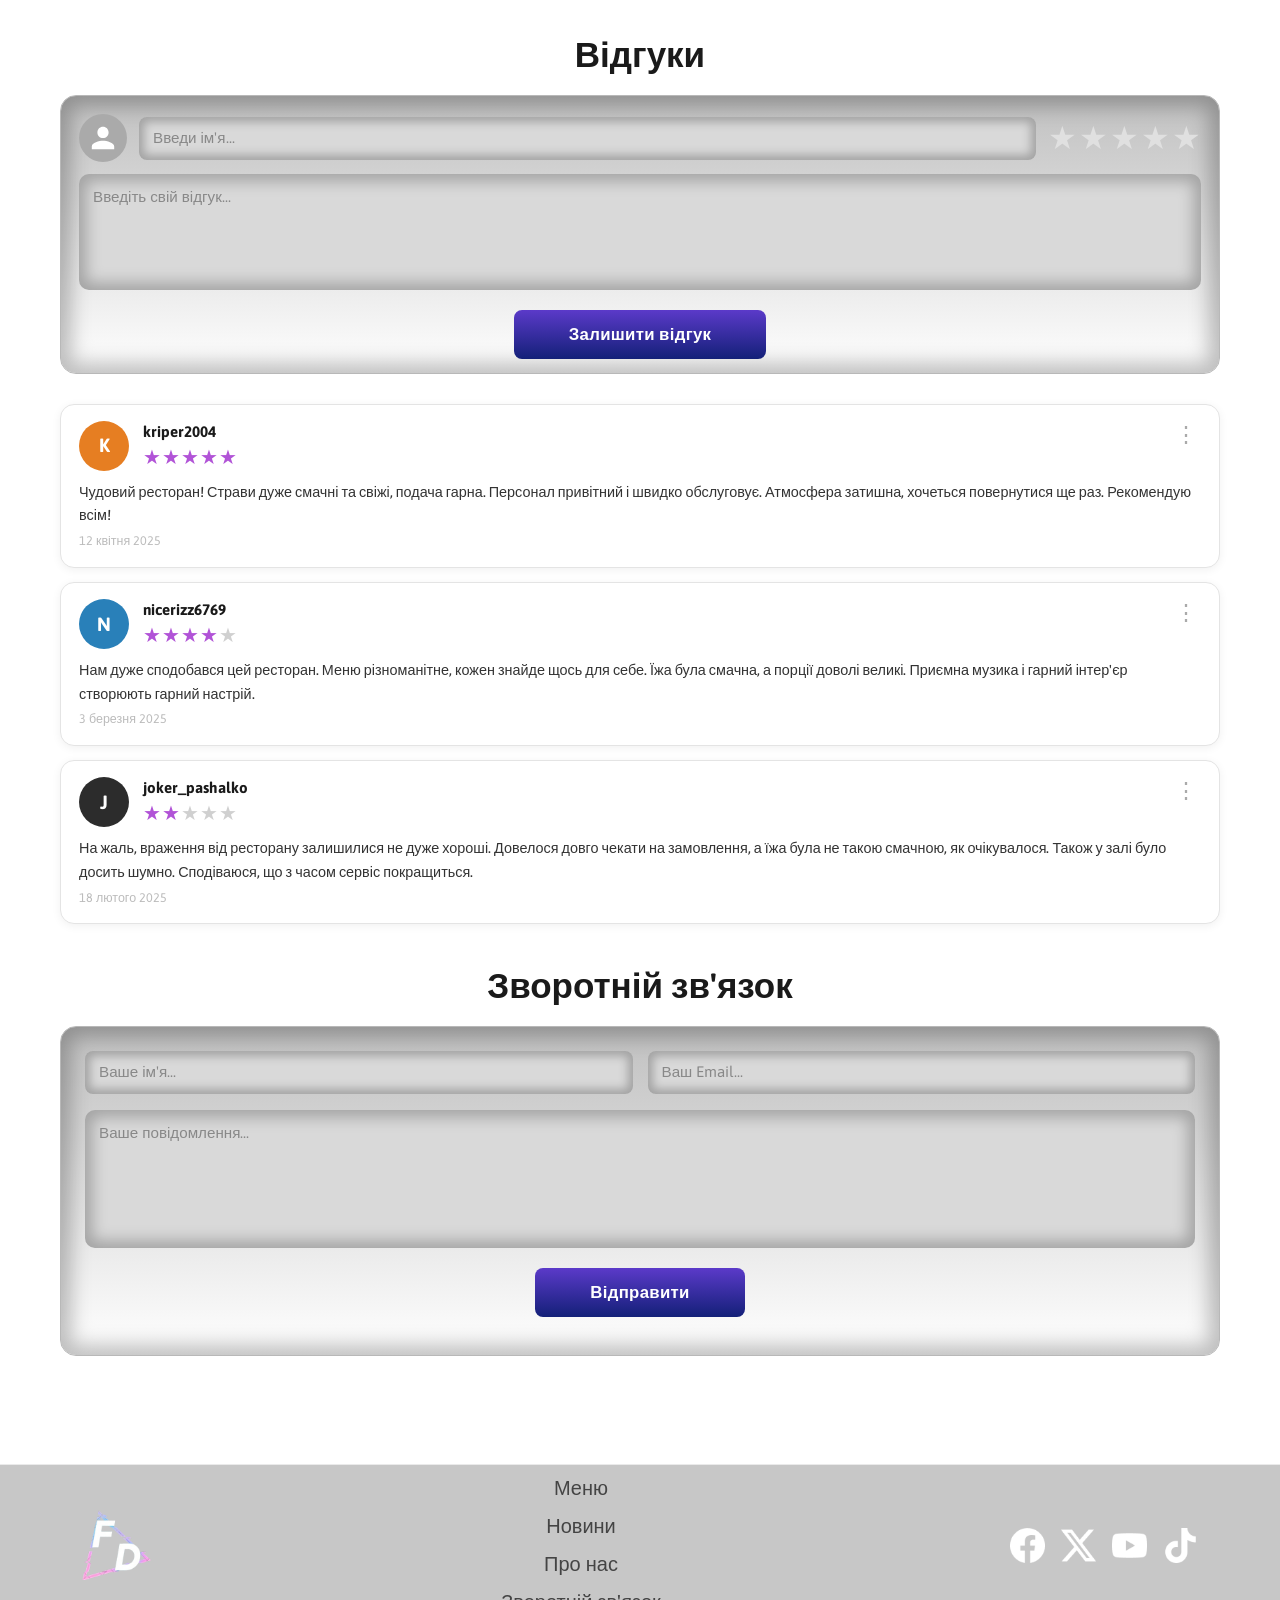
==== commit 9a6f6fd2: "v0.9" ====
--- a/index.html
+++ b/index.html
@@ -196,20 +196,22 @@
         <script src="https://cdn.jsdelivr.net/npm/bootstrap@5.3.0/dist/js/bootstrap.bundle.min.js"></script>
         <script src="script.js"></script>
     </body>
-    <footer>
-        <div id="basement" class="d-flex justify-content-center">
-            <img src="images/fd_logo.png">
-            <div>
-                <a class="nav-link custom-link fs-4" href="#">Меню</a>
-                <a class="nav-link custom-link fs-4" href="#whats-new">Новини</a>
-                <a class="nav-link custom-link fs-4" href="#about-us">Про нас</a>
-                <a class="nav-link custom-link fs-4" href="#feedback">Зворотній звязок</a>
-            </div>
-            <div>
-                <img src="images/підвал/facebook.png">
-                <img src="images/підвал/x.png">
-                <img src="images/підвал/youtube.png">
-                <img src="images/підвал/tiktok.png">
+    <footer id="basement" class="mt-5">
+        <div class="container py-2 d-flex flex-column flex-md-row justify-content-between align-items-center gap-4">
+            <div class="footer-logo">
+                <a href="#"><img src="images/fd_logo.png" alt="Fast Delifood Logo" width="70"></a>
+            </div>
+            <div class="footer-menu d-flex flex-column text-center">
+                <a class="footer-link fs-5 mb-2" href="#">Меню</a>
+                <a class="footer-link fs-5 mb-2" href="#whats-new">Новини</a>
+                <a class="footer-link fs-5 mb-2" href="#about-us">Про нас</a>
+                <a class="footer-link fs-5" href="#feedback">Зворотній зв'язок</a>
+            </div>
+            <div class="footer-social d-flex gap-3">
+                <a href="#"><img src="images/підвал/facebook.png" alt="Facebook" class="social-icon"></a>
+                <a href="#"><img src="images/підвал/x.png" alt="X" class="social-icon"></a>
+                <a href="#"><img src="images/підвал/youtube.png" alt="YouTube" class="social-icon"></a>
+                <a href="#"><img src="images/підвал/tiktok.png" alt="TikTok" class="social-icon"></a>
             </div>
         </div>
     </footer>
--- a/style.css
+++ b/style.css
@@ -772,5 +772,46 @@
 }
 
 #basement {
-    background-color: #cfcfcf;
+    background-color: #c7c7c7;
+    border-top: 1px solid #eaeaea;
+    transition: background-color 0.3s ease, border-color 0.3s ease;
+}
+
+.footer-link {
+    color: #444 !important;
+    text-decoration: none;
+    font-weight: 500;
+    transition: color 0.2s ease, transform 0.2s ease;
+}
+
+.footer-link:hover {
+    color: #9c4fd1 !important;
+    transform: translateX(5px);
+}
+
+.social-icon {
+    width: 35px;
+    height: 35px;
+    object-fit: contain;
+    transition: transform 0.2s ease, opacity 0.2s ease;
+    cursor: pointer;
+}
+
+.social-icon:hover {
+    transform: scale(1.15);
+    opacity: 0.8;
+}
+
+/* Темна тема для підвалу */
+body.dark-theme #basement {
+    background-color: #2b2b2b;
+    border-top: 1px solid #2a2a2a;
+}
+
+body.dark-theme .footer-link {
+    color: #d4d4d4 !important;
+}
+
+body.dark-theme .footer-link:hover {
+    color: #d19bf0 !important;
 }
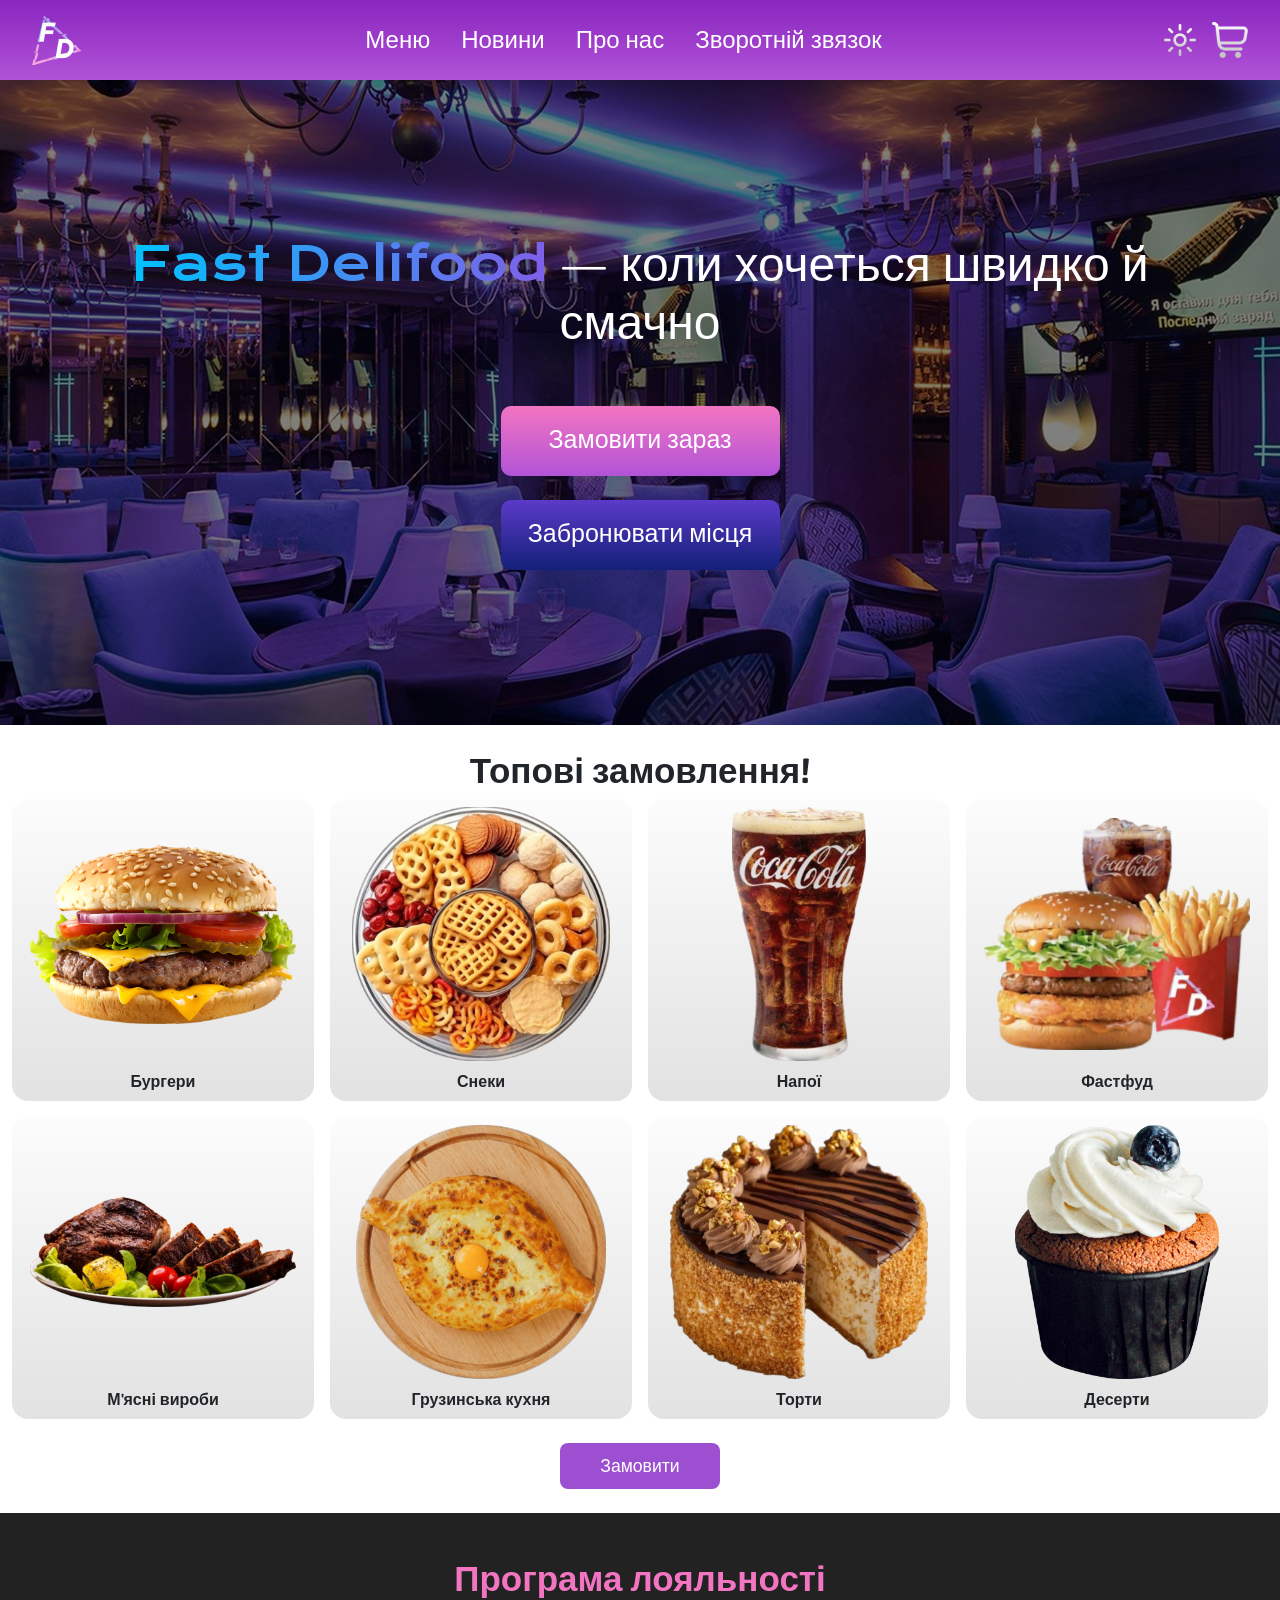
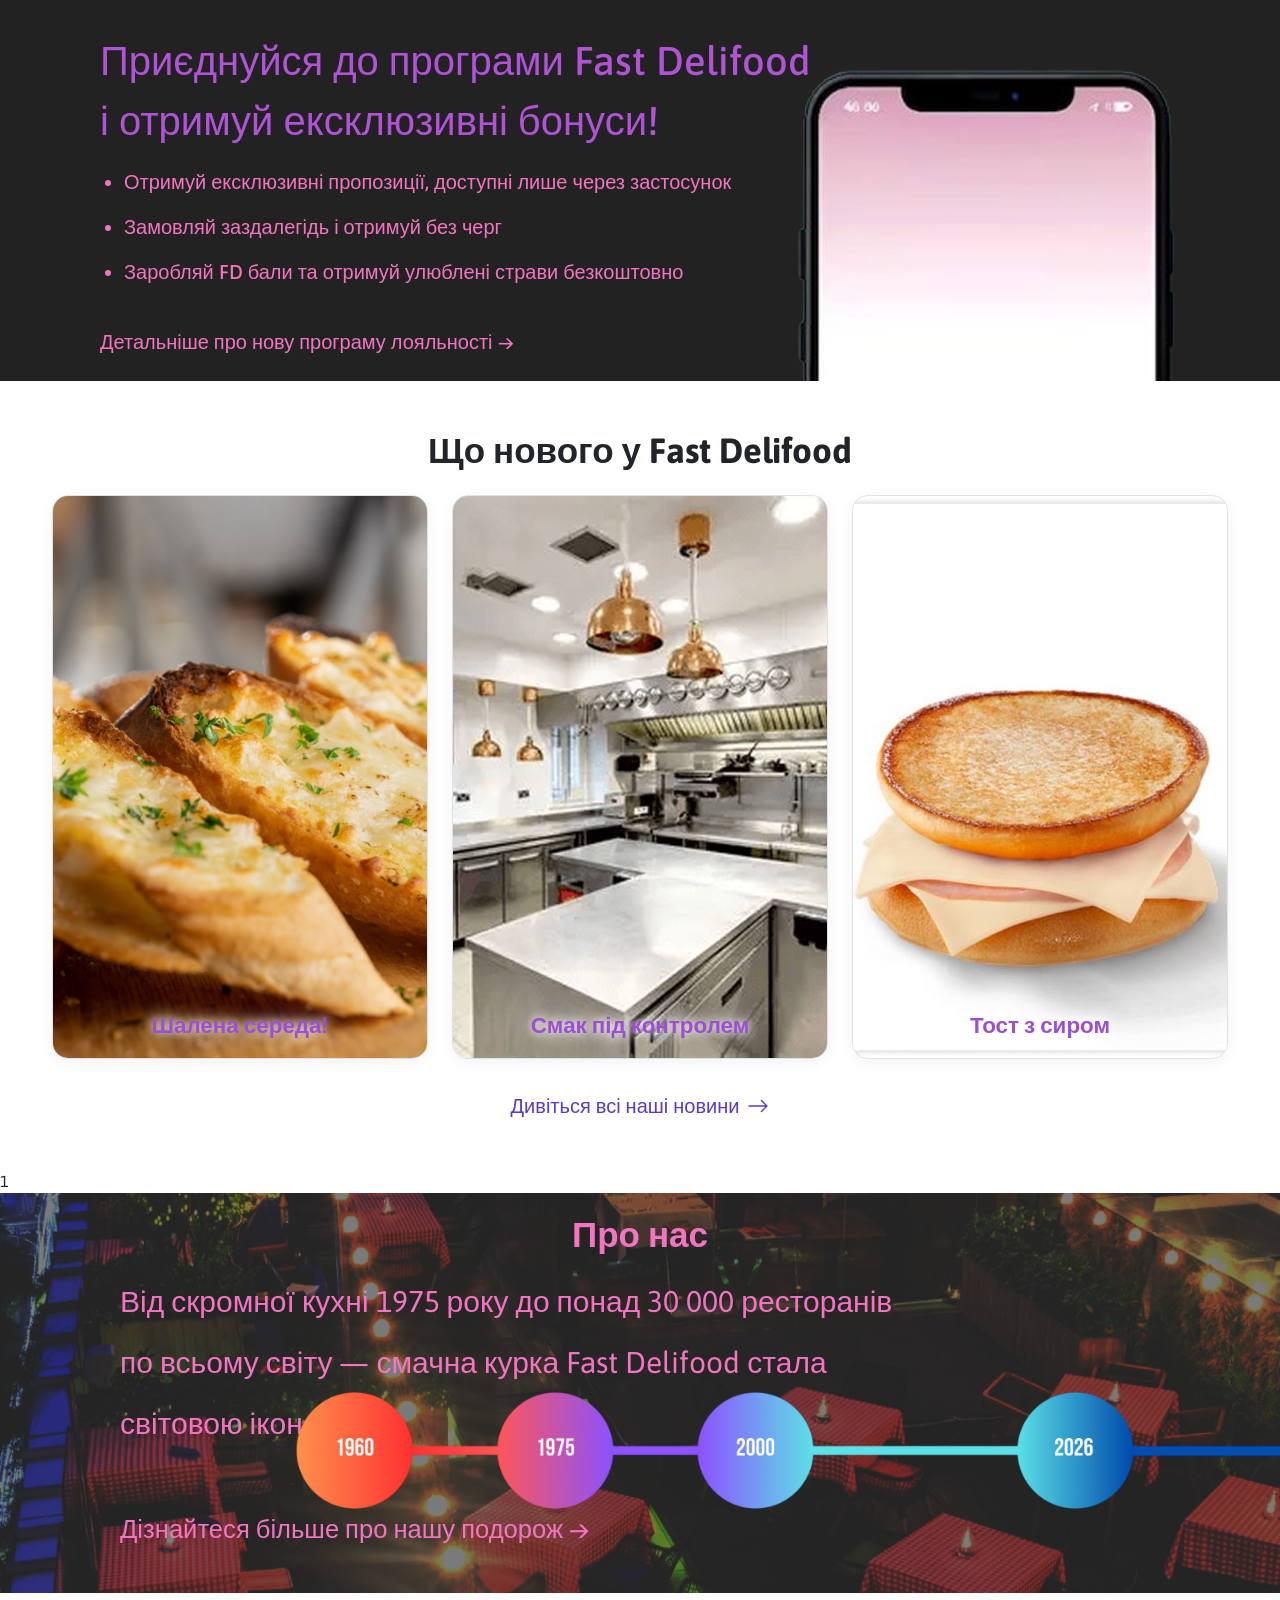
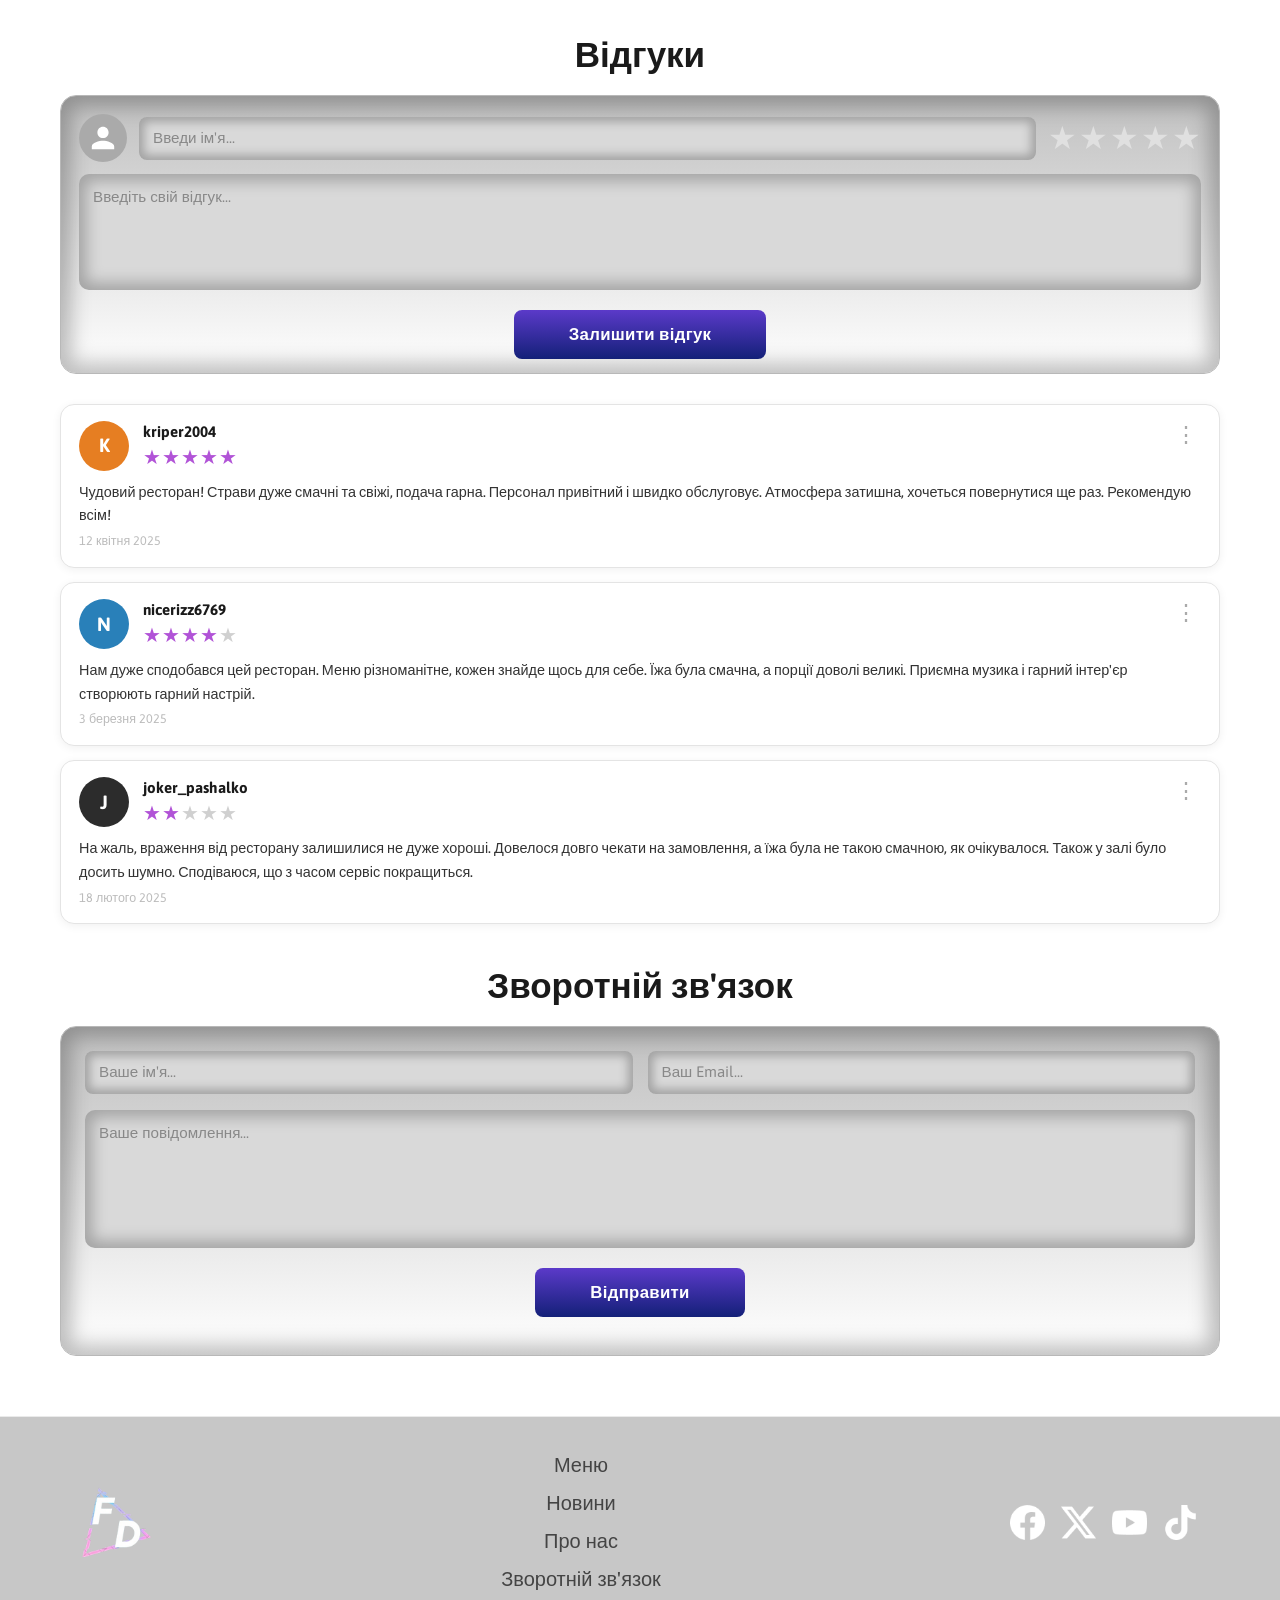
==== commit 33aaf689: "v0.9.2" ====
--- a/index.html
+++ b/index.html
@@ -14,15 +14,13 @@
                 <div class="collapse navbar-collapse" id="navbarNavAltMarkup">
                     <div class="navbar-nav mx-auto">
                         <a class="nav-link custom-link fs-4" href="#">Меню</a>
-                        <a class="nav-link custom-link fs-4" href="#feedback">Зворотній звязок</a>
                         <a class="nav-link custom-link fs-4" href="#whats-new">Новини</a>
                         <a class="nav-link custom-link fs-4" href="#about-us">Про нас</a>
+                        <a class="nav-link custom-link fs-4" href="#feedback">Зворотній звязок</a>
                     </div>
                 </div>
                 <div class="d-flex align-items-center gap-3 ms-lg-auto justify-content-center mt-3 mt-lg-0">
-                    <button id="theme-toggle" class="d-flex align-items-center justify-content-center border-0 bg-transparent" title="Змінити тему">
-                        <img id="theme-icon" src="images/панель/light_theme.png" alt="Тема">
-                    </button>
+                    <button id="theme-toggle" class="d-flex align-items-center justify-content-center border-0 bg-transparent" title="Змінити тему"> <img id="theme-icon" src="images/панель/light_theme.png" alt="Тема"></button>
                     <div class="navbar-basket" id="basket-container">
                         <a class="basket-link" href="#"></a>
                         <img id="basket-icon" src="images/панель/basket.png" alt="Кошик">
@@ -170,9 +168,7 @@
                     <button id="submit-review-btn" class="btn-submit-review">Залишити відгук</button>
                 </div>
                 <div id="reviews-list" class="reviews-list"></div>
-                <div class="text-center mt-2 mb-5" id="load-more-wrapper" style="display: none;">
-                    <a href="#" id="load-more-btn" class="reviews-more-link">Більше відгуків →</a>
-                </div>
+                <div class="text-center mt-2 mb-5" id="load-more-wrapper" style="display: none;"><a href="#" id="load-more-btn" class="reviews-more-link">Більше відгуків →</a></div>
             </div>
         </div>
         <div id="feedback">
@@ -184,11 +180,7 @@
                         <input type="email" id="feedback-email" class="review-name-input" placeholder="Ваш Email..." maxlength="60">
                     </div>
                     <textarea id="feedback-text" class="review-textarea mt-3" placeholder="Ваше повідомлення..." rows="5" maxlength="1000"></textarea>
-                    
-                    <div id="feedback-success" class="text-success text-center mt-3 mb-2" style="display: none; font-weight: bold;">
-                        Дякуємо! Ваше повідомлення успішно надіслано.
-                    </div>
-
+                    <div id="feedback-success" class="text-success text-center mt-3 mb-2" style="display: none; font-weight: bold;">Дякуємо! Ваше повідомлення успішно надіслано.</div>
                     <button id="submit-feedback-btn" class="btn-submit-review">Відправити</button>
                 </div>
             </div>
@@ -196,7 +188,7 @@
         <script src="https://cdn.jsdelivr.net/npm/bootstrap@5.3.0/dist/js/bootstrap.bundle.min.js"></script>
         <script src="script.js"></script>
     </body>
-    <footer id="basement" class="mt-5">
+    <footer id="basement">
         <div class="container py-2 d-flex flex-column flex-md-row justify-content-between align-items-center gap-4">
             <div class="footer-logo">
                 <a href="#"><img src="images/fd_logo.png" alt="Fast Delifood Logo" width="70"></a>
--- a/style.css
+++ b/style.css
@@ -775,6 +775,7 @@
     background-color: #c7c7c7;
     border-top: 1px solid #eaeaea;
     transition: background-color 0.3s ease, border-color 0.3s ease;
+    padding: 25px;
 }
 
 .footer-link {
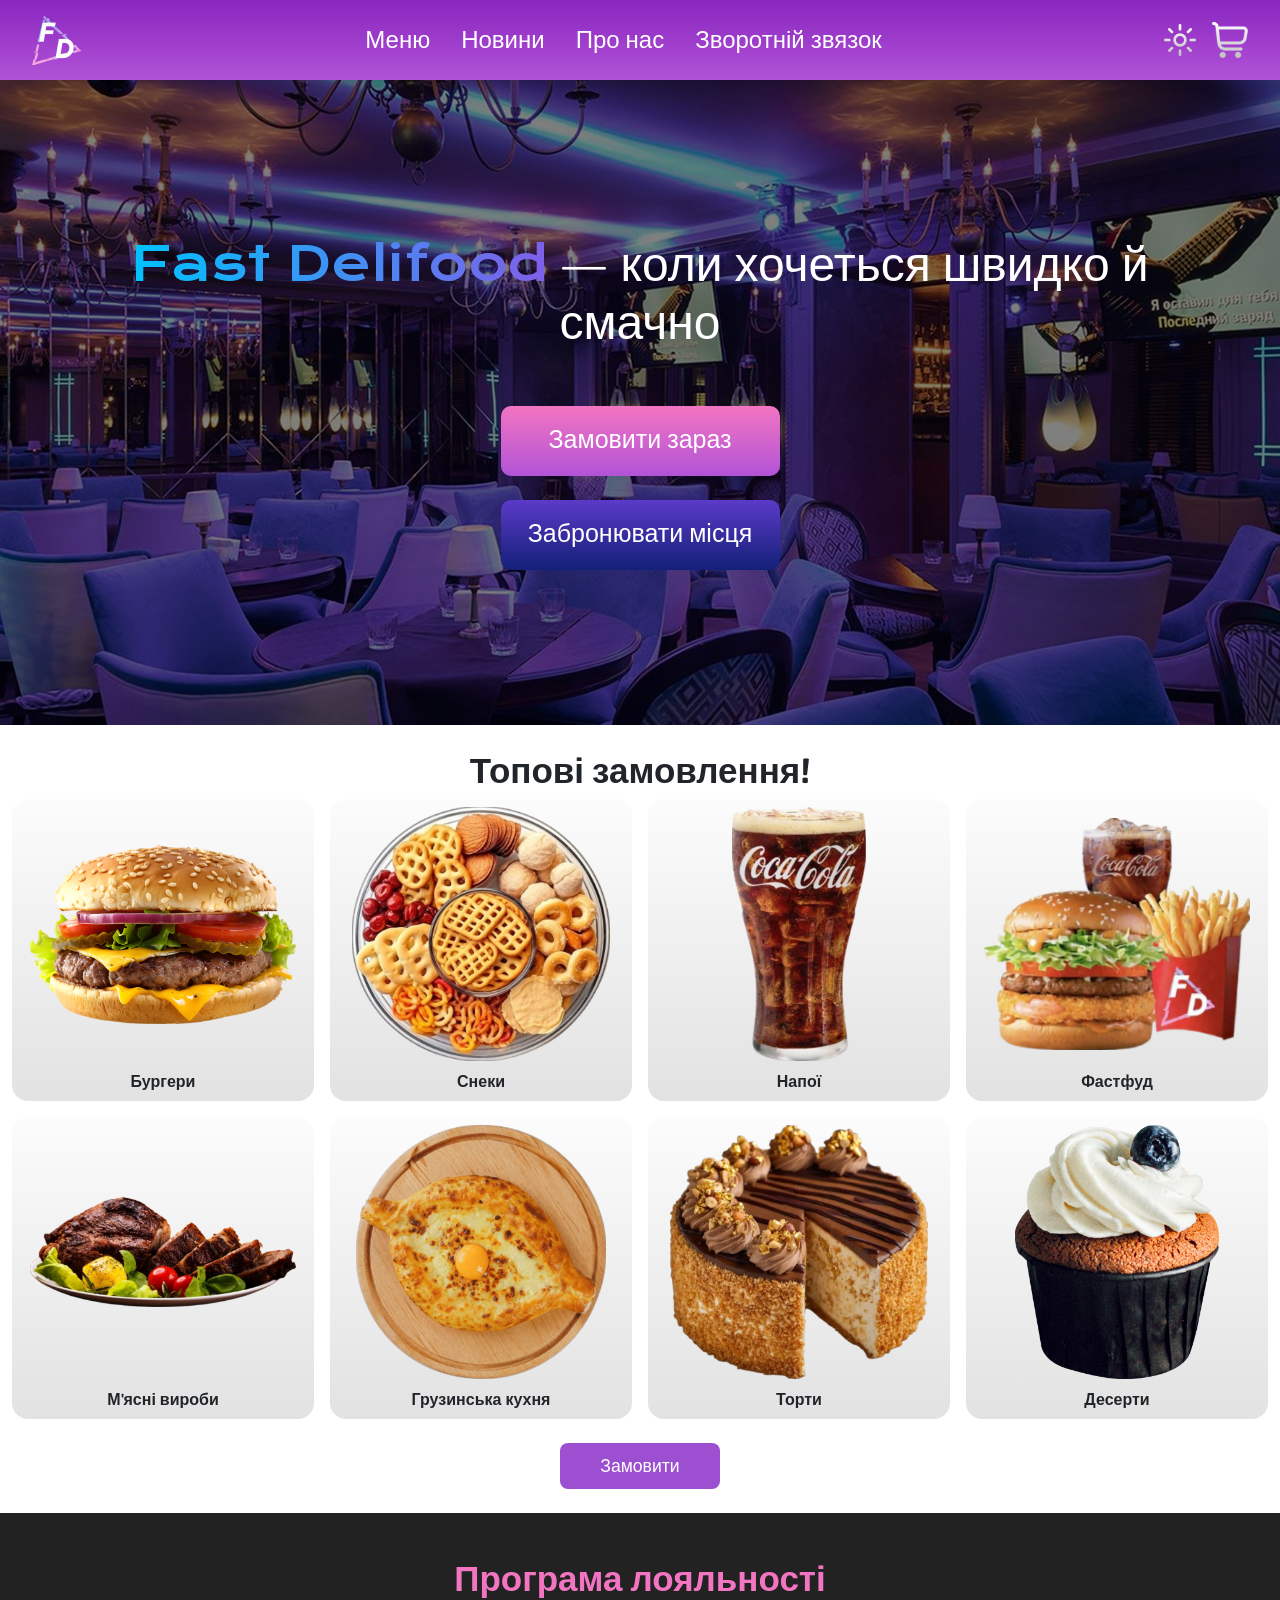
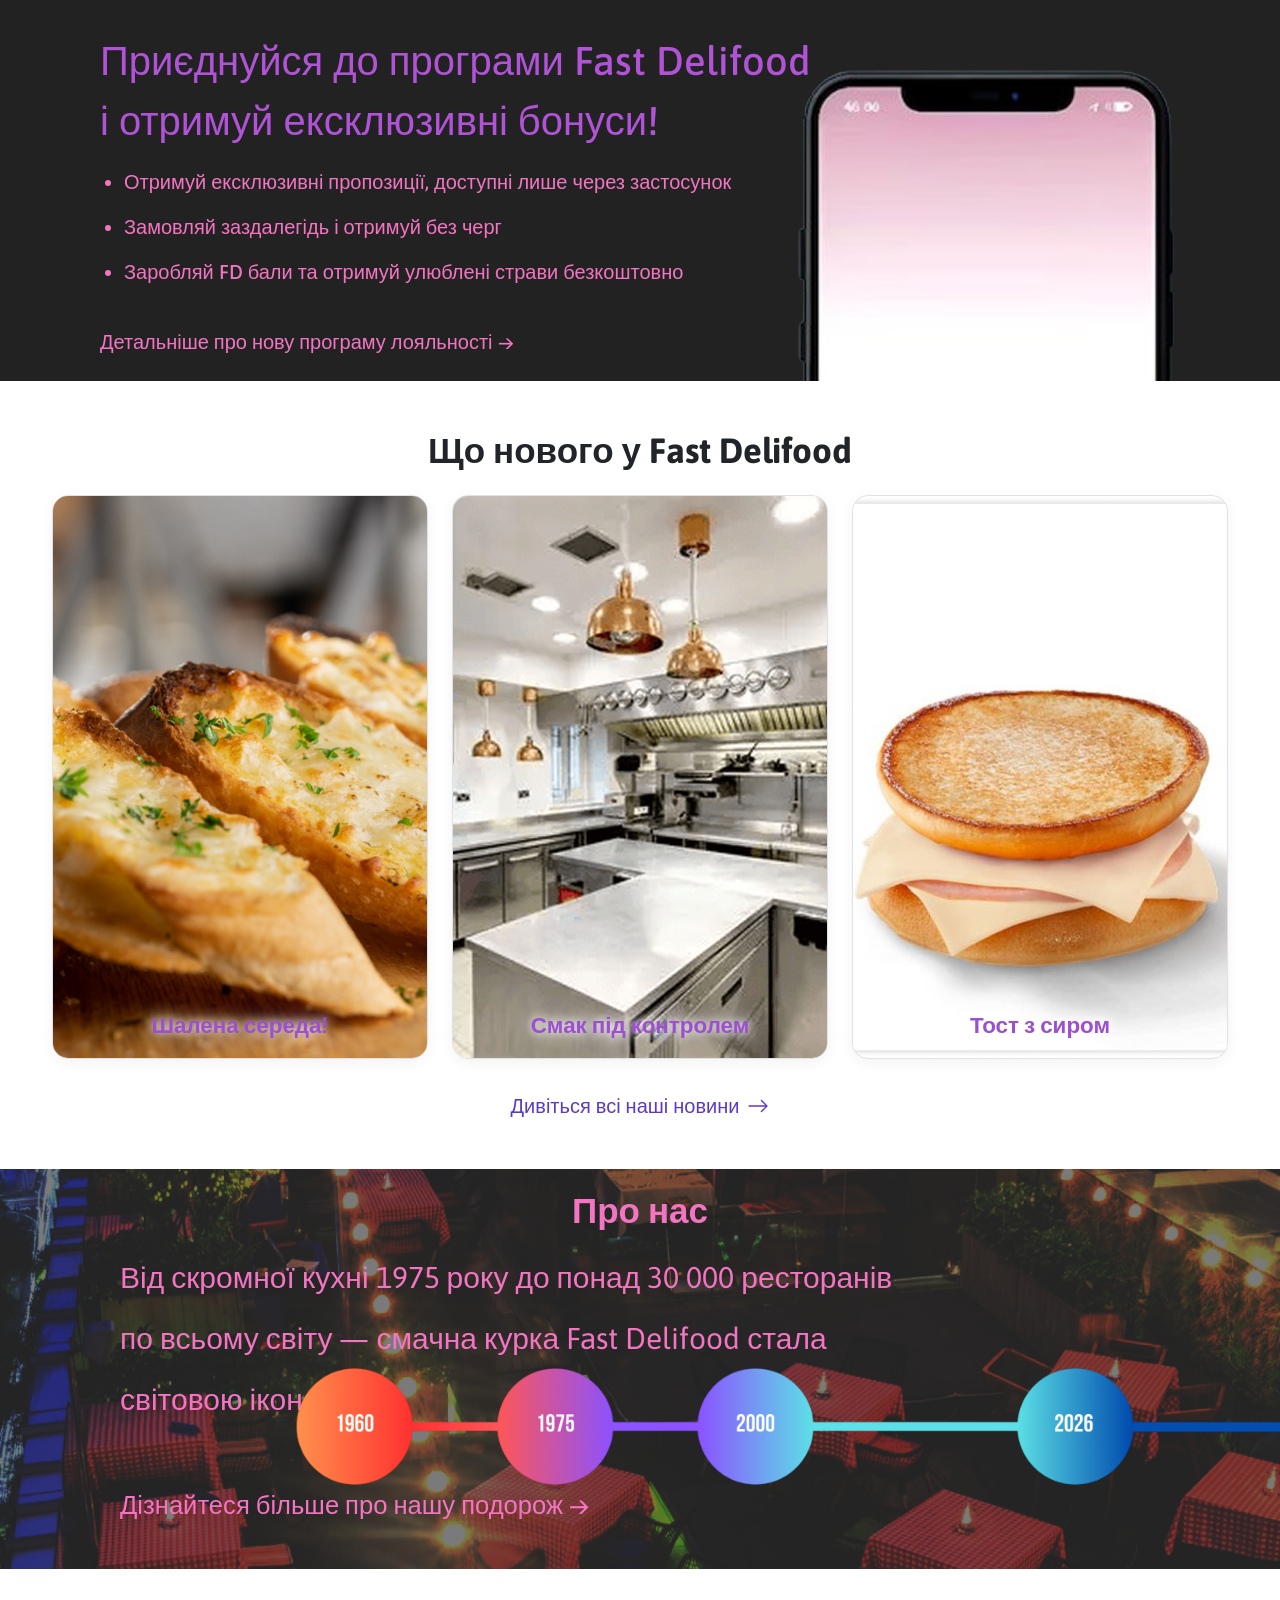
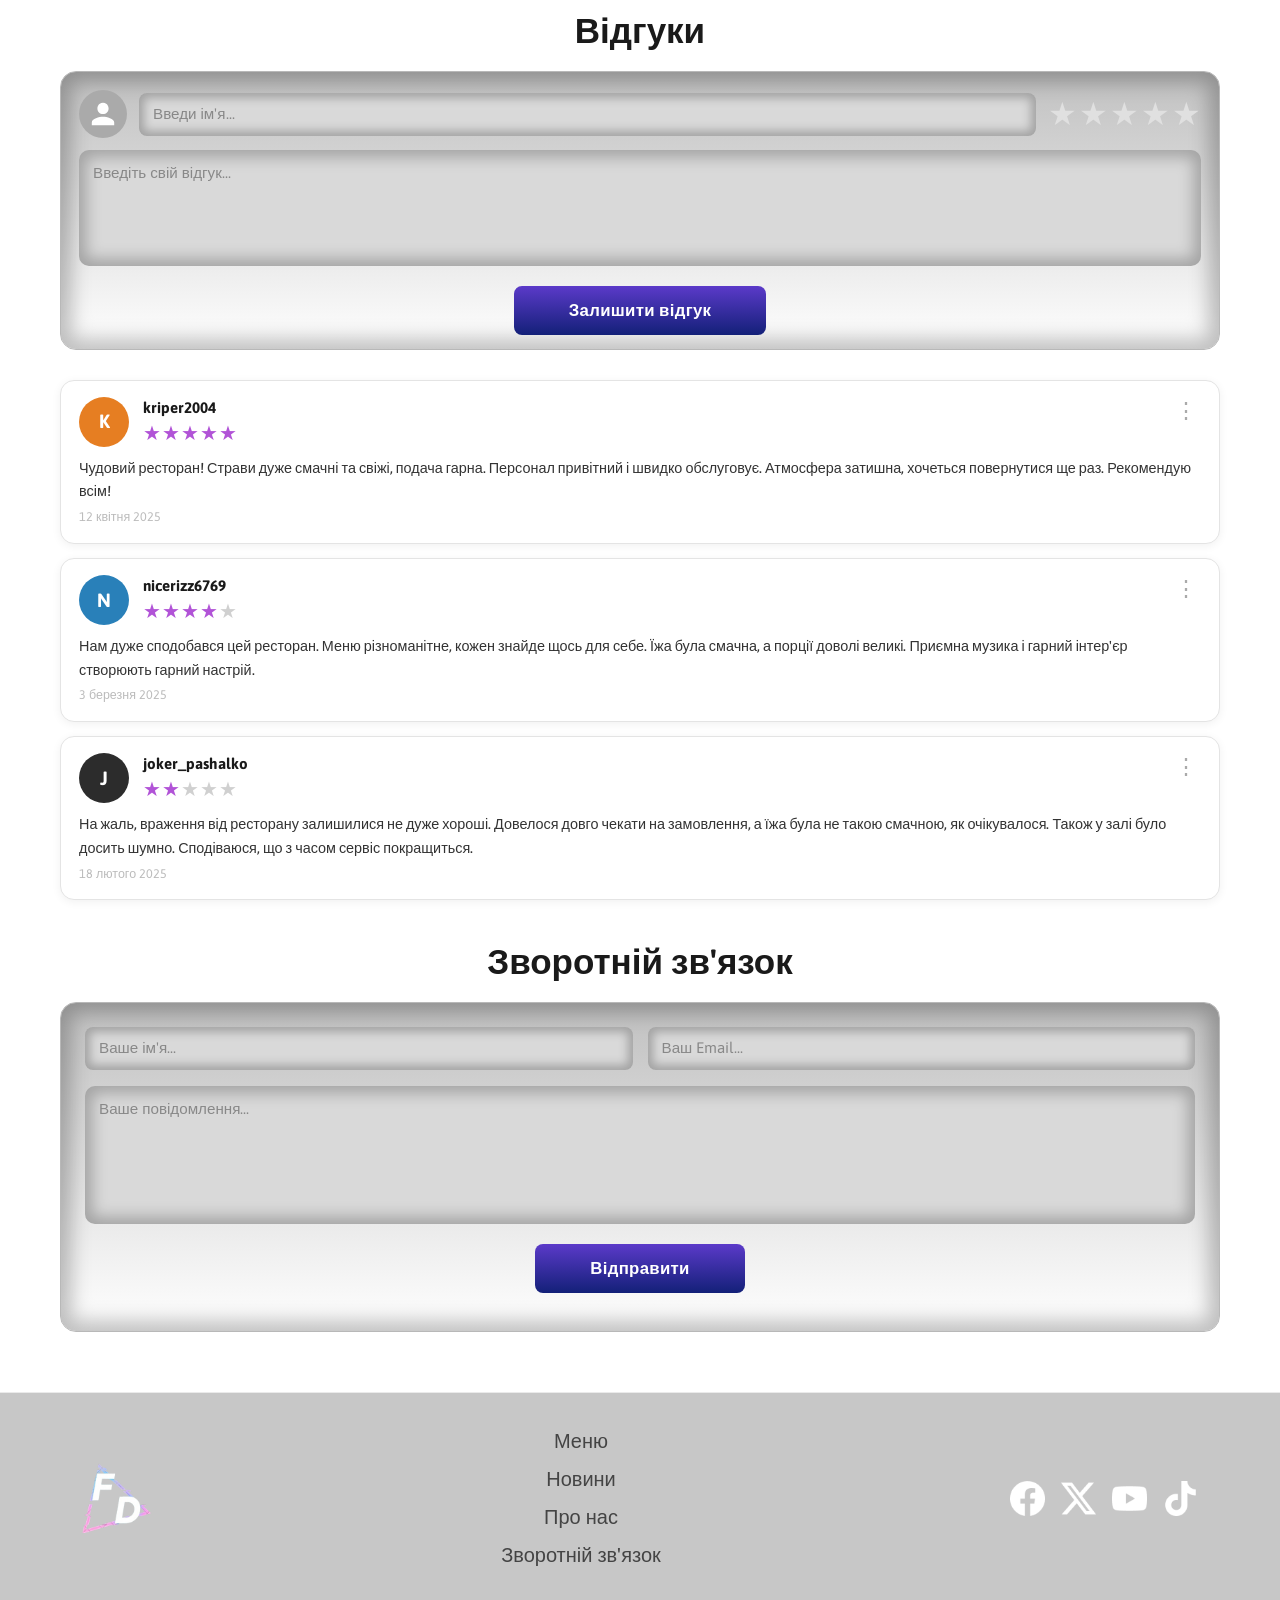
==== commit 22848b86: "v0.10.0.2" ====
--- a/index.html
+++ b/index.html
@@ -1,210 +1,211 @@
 <!DOCTYPE html>
 <html lang="uk">
-    <head>
-        <meta charset="UTF-8">
-        <meta name="viewport" content="width=device-width, initial-scale=1.0">
-        <title>Fast Delifood</title>
-        <link href="https://cdn.jsdelivr.net/npm/bootstrap@5.3.0/dist/css/bootstrap.min.css" rel="stylesheet">
-        <link rel="stylesheet" href="style.css">
-    </head>
-    <body>
-        <nav class="navbar navbar-expand-lg sticky-top" id="navbar-settings">
-            <div class="container-fluid">
-                <a class="navbar-brand" href="#"><img src="images/fd_logo.png" alt="FD" width="50" height="50"></a>
-                <div class="collapse navbar-collapse" id="navbarNavAltMarkup">
-                    <div class="navbar-nav mx-auto">
-                        <a class="nav-link custom-link fs-4" href="#">Меню</a>
-                        <a class="nav-link custom-link fs-4" href="#whats-new">Новини</a>
-                        <a class="nav-link custom-link fs-4" href="#about-us">Про нас</a>
-                        <a class="nav-link custom-link fs-4" href="#feedback">Зворотній звязок</a>
+<head>
+    <meta charset="UTF-8">
+    <meta name="viewport" content="width=device-width, initial-scale=1.0">
+    <title>Fast Delifood</title>
+    <link href="https://cdn.jsdelivr.net/npm/bootstrap@5.3.0/dist/css/bootstrap.min.css" rel="stylesheet">
+    <link rel="stylesheet" href="style.css">
+</head>
+<body>
+    <nav class="navbar navbar-expand-lg sticky-top" id="navbar-settings">
+        <div class="container-fluid">
+            <a class="navbar-brand" href="#"><img src="images/fd_logo.png" alt="FD" width="50" height="50"></a>
+            <div class="collapse navbar-collapse" id="navbarNavAltMarkup">
+                <div class="navbar-nav mx-auto">
+                    <a class="nav-link custom-link fs-4" href="menu.html">Меню</a>
+                    <a class="nav-link custom-link fs-4" href="#whats-new">Новини</a>
+                    <a class="nav-link custom-link fs-4" href="#about-us">Про нас</a>
+                    <a class="nav-link custom-link fs-4" href="#feedback">Зворотній звязок</a>
+                </div>
+            </div>
+            <div class="d-flex align-items-center gap-3 ms-lg-auto justify-content-center mt-3 mt-lg-0">
+                <button id="theme-toggle" class="d-flex align-items-center justify-content-center border-0 bg-transparent" title="Змінити тему"> <img id="theme-icon" src="images/панель/light_theme.png" alt="Тема"></button>
+                <div class="navbar-basket" id="basket-container">
+                    <a class="basket-link" href="#"></a>
+                    <img id="basket-icon" src="images/панель/basket.png" alt="Кошик">
+                </div>
+            </div>
+        </div>
+    </nav>
+    <section id="banner" class="d-flex align-items-center justify-content-center">
+        <div class="container text-center text-white d-grid gap-5">
+            <h1 class="display-5"><span id="fastdeli-font">Fast Delifood</span> — коли хочеться швидко й смачно</h1>
+            <div class="d-grid gap-4 col-3 mx-auto">
+                <a href="menu.html" id="btn-1" class="btn btn-primary btn-lg d-flex align-items-center justify-content-center">Замовити зараз</a>
+                <button id="btn-2" type="button" class="btn btn-secondary btn-lg">Забронювати місця</button>
+            </div>
+        </div>
+    </section>
+    <div class="container pb-4 mt-4" style="max-width: 1800px;">
+        <h3 id="titles-h3" class="text-center fw-bold">Топові замовлення!</h3>
+        <div class="row g-3 row-cols-2 row-cols-md-4">
+            <div class="col">
+                <div class="custom-card border-0 rounded-4 d-flex flex-column align-items-center justify-content-center text-center p-2">
+                    <div class="product-image-wrapper mb-2"><img src="images/топові замовлення/burger.png" class="img-fluid" alt="Бургери"></div>
+                    <span class="fs-6">Бургери</span>
+                </div>
+            </div>
+            <div class="col">
+                <div class="custom-card border-0 rounded-4 d-flex flex-column align-items-center justify-content-center text-center p-2">
+                    <div class="product-image-wrapper mb-2"><img src="images/топові замовлення/snacks.png" class="img-fluid" alt="Снеки"></div>
+                    <span class="fs-6">Снеки</span>
+                </div>
+            </div>
+            <div class="col">
+                <div class="custom-card border-0 rounded-4 d-flex flex-column align-items-center justify-content-center text-center p-2">
+                    <div class="product-image-wrapper mb-2"><img src="images/топові замовлення/drinks.png" class="img-fluid" alt="Напої"></div>
+                    <span class="fs-6">Напої</span>
+                </div>
+            </div>
+            <div class="col">
+                <div class="custom-card border-0 rounded-4 d-flex flex-column align-items-center justify-content-center text-center p-2">
+                    <div class="product-image-wrapper mb-2"><img src="images/топові замовлення/fastfood.png" class="img-fluid" alt="Фастфуд"></div>
+                    <span class="fs-6">Фастфуд</span>
+                </div>
+            </div>
+            <div class="col">
+                <div class="custom-card border-0 rounded-4 d-flex flex-column align-items-center justify-content-center text-center p-2">
+                    <div class="product-image-wrapper mb-2"><img src="images/топові замовлення/meat_food.png" class="img-fluid" alt="М'ясні вироби"></div>
+                    <span class="fs-6">М'ясні вироби</span>
+                </div>
+            </div>
+            <div class="col">
+                <div class="custom-card border-0 rounded-4 d-flex flex-column align-items-center justify-content-center text-center p-2">
+                    <div class="product-image-wrapper mb-2"><img src="images/топові замовлення/georgian_food.png" class="img-fluid" alt="Грузинська кухня"></div>
+                    <span class="fs-6">Грузинська кухня</span>
+                </div>
+            </div>
+            <div class="col">
+                <div class="custom-card border-0 rounded-4 d-flex flex-column align-items-center justify-content-center text-center p-2">
+                    <div class="product-image-wrapper mb-2"><img src="images/топові замовлення/cakes.png" class="img-fluid" alt="Торти"></div>
+                    <span class="fs-6">Торти</span>
+                </div>
+            </div>
+            <div class="col">
+                <div class="custom-card border-0 rounded-4 d-flex flex-column align-items-center justify-content-center text-center p-2">
+                    <div class="product-image-wrapper mb-2"><img src="images/топові замовлення/desserts.png" class="img-fluid" alt="Десерти"></div>
+                    <span class="fs-6">Десерти</span>
+                </div>
+            </div>
+        </div>
+        <div class="text-center mt-4"><a href="menu.html" class="btn btn-purple rounded-3 fw-medium">Замовити</a></div>
+    </div>
+    <div id="contact">
+        <h3 id="contact-title-h3" class="text-center fw-bold p-4">Програма лояльності</h1>
+        <p id="contact-discruption">Приєднуйся до програми Fast Delifood<br>і отримуй ексклюзивні бонуси!</p>
+        <ul id="contact-list" class="mt-3 ms-4">
+            <li id="contact-list-li" class="text-primory">Отримуй ексклюзивні пропозиції, доступні лише через застосунок</li>
+            <li id="contact-list-li" class="text-primory">Замовляй заздалегідь і отримуй без черг</li>
+            <li id="contact-list-li" class="text-primory">Заробляй FD бали та отримуй улюблені страви безкоштовно
+            </li>
+        </ul>
+        <a href="#" class="text-decoration-none fs-5 d-inline-flex align-items-center gap-2 p-4 contact-more-info">Детальніше про нову програму лояльності →</a>
+        <img src="images/програма лояльності/maccup.png" id="contact-maccup" class="img-fluid">
+    </div>
+    <div id="whats-new" class="container mt-5 mb-5" style="max-width: 1200px;">
+        <h3 id="titles-h3" class="text-center fw-bold mb-4">Що нового у Fast Delifood</h3>
+        <div class="row g-4 row-cols-1 row-cols-md-3 pb-3">
+            <div class="col">
+                <div class="news-card position-relative border">
+                    <img src="images/що нового/шалена середа.png" alt="Шалена середа" class="w-100 h-100 object-fit-cover">
+                    <div class="position-absolute bottom-0 start-0 w-100 text-center pb-3"><span class="news-title">Шалена середа!</span></div>
+                </div>
+            </div>
+            <div class="col">
+                <div class="news-card position-relative border">
+                    <img src="images/що нового/смак під контролем.png" alt="Смак під контролем" class="w-100 h-100 object-fit-cover">
+                    <div class="position-absolute bottom-0 start-0 w-100 text-center pb-3"><span class="news-title">Смак під контролем</span></div>
+                </div>
+            </div>
+            <div class="col">
+                <div class="news-card position-relative border">
+                    <img src="images/що нового/тост з сиром.png" alt="Тост з сиром" class="w-100 h-100 object-fit-cover">
+                    <div class="position-absolute bottom-0 start-0 w-100 text-center pb-3"><span class="news-title">Тост з сиром</span></div>
+                </div>
+            </div>
+        </div>
+        <div class="text-center mt-3">
+            <a href="#" class="text-decoration-none fs-5 d-inline-flex align-items-center gap-2 news-link" style="font-weight: 500;">
+                Дивіться всі наші новини
+                <svg xmlns="http://www.w3.org/2000/svg" width="22" height="22" fill="currentColor" class="bi bi-arrow-right" viewBox="0 0 16 16">
+                    <path fill-rule="evenodd" d="M1 8a.5.5 0 0 1 .5-.5h11.793l-3.147-3.146a.5.5 0 0 1 .708-.708l4 4a.5.5 0 0 1 0 .708l-4 4a.5.5 0 0 1-.708-.708L13.293 8.5H1.5A.5.5 0 0 1 1 8z" />
+                </svg>
+            </a>
+        </div>
+    </div>
+    <div id="about-us">
+        <div class="about-us-container">
+            <h3 id="titles-h3" class="text-center fw-bold mb-4">Про нас</h3>
+            <div class="p-4" style="font-size: 30px; padding-left: 100px !important; padding-top: 0 !important;">
+                <p>Від скромної кухні 1975 року до понад 30 000 ресторанів</p>
+                <p>по всьому світу — смачна курка Fast Delifood стала</p>
+                <p>світовою іконою</p>
+            </div>
+            <img src="images/про нас/about_us_timeline.png" class="timeline">
+            <a href="#" class="text-decoration-none d-inline-flex align-items-center gap-2 p-4 about-us-more-info">Дізнайтеся більше про нашу подорож →</a>
+        </div>
+    </div>
+    <div id="reviews">
+        <div class="reviews-section">
+            <h3 class="reviews-main-title fw-bold text-center">Відгуки</h3>
+            <div class="review-form-card">
+                <div class="review-form-header">
+                    <div class="review-form-avatar">
+                        <svg xmlns="http://www.w3.org/2000/svg" viewBox="0 0 24 24" fill="white">
+                            <path d="M12 12c2.7 0 4.8-2.1 4.8-4.8S14.7 2.4 12 2.4 7.2 4.5 7.2 7.2 9.3 12 12 12zm0 2.4c-3.2 0-9.6 1.6-9.6 4.8v2.4h19.2v-2.4c0-3.2-6.4-4.8-9.6-4.8z" />
+                        </svg>
                     </div>
-                </div>
-                <div class="d-flex align-items-center gap-3 ms-lg-auto justify-content-center mt-3 mt-lg-0">
-                    <button id="theme-toggle" class="d-flex align-items-center justify-content-center border-0 bg-transparent" title="Змінити тему"> <img id="theme-icon" src="images/панель/light_theme.png" alt="Тема"></button>
-                    <div class="navbar-basket" id="basket-container">
-                        <a class="basket-link" href="#"></a>
-                        <img id="basket-icon" src="images/панель/basket.png" alt="Кошик">
+                    <input type="text" id="review-name" class="review-name-input" placeholder="Введи ім'я..." maxlength="40">
+                    <div class="review-stars-input" id="review-stars-input" data-rating="0">
+                        <span class="star-input" data-value="1">★</span>
+                        <span class="star-input" data-value="2">★</span>
+                        <span class="star-input" data-value="3">★</span>
+                        <span class="star-input" data-value="4">★</span>
+                        <span class="star-input" data-value="5">★</span>
                     </div>
                 </div>
-            </div>
-        </nav>
-        <section id="banner" class="d-flex align-items-center justify-content-center">
-            <div class="container text-center text-white d-grid gap-5">
-                <h1 class="display-5"><span id="fastdeli-font">Fast Delifood</span> — коли хочеться швидко й смачно</h1>
-                <div class="d-grid gap-4 col-3 mx-auto">
-                    <button id="btn-1" type="button" class="btn btn-primary btn-lg">Замовити зараз</button>
-                    <button id="btn-2" type="button" class="btn btn-secondary btn-lg">Забронювати місця</button>
-                </div>
-            </div>
-        </section>
-        <div class="container pb-4 mt-4" style="max-width: 1800px;">
-            <h3 id="titles-h3" class="text-center fw-bold">Топові замовлення!</h3>
-            <div class="row g-3 row-cols-2 row-cols-md-4">
-                <div class="col">
-                    <div class="custom-card border-0 rounded-4 d-flex flex-column align-items-center justify-content-center text-center p-2">
-                        <div class="product-image-wrapper mb-2"><img src="images/топові замовлення/burger.png" class="img-fluid" alt="Бургери"></div>
-                        <span class="fs-6">Бургери</span>
-                    </div>
-                </div>
-                <div class="col">
-                    <div class="custom-card border-0 rounded-4 d-flex flex-column align-items-center justify-content-center text-center p-2">
-                        <div class="product-image-wrapper mb-2"><img src="images/топові замовлення/snacks.png" class="img-fluid" alt="Снеки"></div>
-                        <span class="fs-6">Снеки</span>
-                    </div>
-                </div>
-                <div class="col">
-                    <div class="custom-card border-0 rounded-4 d-flex flex-column align-items-center justify-content-center text-center p-2">
-                        <div class="product-image-wrapper mb-2"><img src="images/топові замовлення/drinks.png" class="img-fluid" alt="Напої"></div>
-                        <span class="fs-6">Напої</span>
-                    </div>
-                </div>
-                <div class="col">
-                    <div class="custom-card border-0 rounded-4 d-flex flex-column align-items-center justify-content-center text-center p-2">
-                        <div class="product-image-wrapper mb-2"><img src="images/топові замовлення/fastfood.png" class="img-fluid" alt="Фастфуд"></div>
-                        <span class="fs-6">Фастфуд</span>
-                    </div>
-                </div>
-                <div class="col">
-                    <div class="custom-card border-0 rounded-4 d-flex flex-column align-items-center justify-content-center text-center p-2">
-                        <div class="product-image-wrapper mb-2"><img src="images/топові замовлення/meat_food.png" class="img-fluid" alt="М'ясні вироби"></div>
-                        <span class="fs-6">М'ясні вироби</span>
-                    </div>
-                </div>
-                <div class="col">
-                    <div class="custom-card border-0 rounded-4 d-flex flex-column align-items-center justify-content-center text-center p-2">
-                        <div class="product-image-wrapper mb-2"><img src="images/топові замовлення/georgian_food.png" class="img-fluid" alt="Грузинська кухня"></div>
-                        <span class="fs-6">Грузинська кухня</span>
-                    </div>
-                </div>
-                <div class="col">
-                    <div class="custom-card border-0 rounded-4 d-flex flex-column align-items-center justify-content-center text-center p-2">
-                        <div class="product-image-wrapper mb-2"><img src="images/топові замовлення/cakes.png" class="img-fluid" alt="Торти"></div>
-                        <span class="fs-6">Торти</span>
-                    </div>
-                </div>
-                <div class="col">
-                    <div class="custom-card border-0 rounded-4 d-flex flex-column align-items-center justify-content-center text-center p-2">
-                        <div class="product-image-wrapper mb-2"><img src="images/топові замовлення/desserts.png" class="img-fluid" alt="Десерти"></div>
-                        <span class="fs-6">Десерти</span>
-                    </div>
-                </div>
-            </div>
-            <div class="text-center mt-4"><button class="btn btn-purple rounded-3 fw-medium">Замовити</button></div>
-        </div>
-        <div id="contact">
-            <h3 id="contact-title-h3" class="text-center fw-bold p-4">Програма лояльності</h1>
-            <p id="contact-discruption">Приєднуйся до програми Fast Delifood<br>і отримуй ексклюзивні бонуси!</p>
-            <ul id="contact-list" class="mt-3 ms-4">
-                <li id="contact-list-li" class="text-primory">Отримуй ексклюзивні пропозиції, доступні лише через застосунок</li>
-                <li id="contact-list-li" class="text-primory">Замовляй заздалегідь і отримуй без черг</li>
-                <li id="contact-list-li" class="text-primory">Заробляй FD бали та отримуй улюблені страви безкоштовно</li>
-            </ul>
-            <a href="#" class="text-decoration-none fs-5 d-inline-flex align-items-center gap-2 p-4 contact-more-info">Детальніше про нову програму лояльності →</a>
-            <img src="images/програма лояльності/maccup.png" id="contact-maccup" class="img-fluid">
-        </div>
-        <div id="whats-new" class="container mt-5 mb-5" style="max-width: 1200px;">
-            <h3 id="titles-h3" class="text-center fw-bold mb-4">Що нового у Fast Delifood</h3>
-            <div class="row g-4 row-cols-1 row-cols-md-3 pb-3">
-                <div class="col">
-                    <div class="news-card position-relative border">
-                        <img src="images/що нового/шалена середа.png" alt="Шалена середа" class="w-100 h-100 object-fit-cover">
-                        <div class="position-absolute bottom-0 start-0 w-100 text-center pb-3"><span class="news-title">Шалена середа!</span></div>
-                    </div>
-                </div>
-                <div class="col">
-                    <div class="news-card position-relative border">
-                        <img src="images/що нового/смак під контролем.png" alt="Смак під контролем" class="w-100 h-100 object-fit-cover">
-                        <div class="position-absolute bottom-0 start-0 w-100 text-center pb-3"><span class="news-title">Смак під контролем</span></div>
-                    </div>
-                </div>
-                <div class="col">
-                    <div class="news-card position-relative border">
-                        <img src="images/що нового/тост з сиром.png" alt="Тост з сиром" class="w-100 h-100 object-fit-cover">
-                        <div class="position-absolute bottom-0 start-0 w-100 text-center pb-3"><span class="news-title">Тост з сиром</span></div>
-                    </div>
-                </div>
-            </div>
-            <div class="text-center mt-3">
-                <a href="#" class="text-decoration-none fs-5 d-inline-flex align-items-center gap-2 news-link" style="font-weight: 500;">
-                    Дивіться всі наші новини
-                    <svg xmlns="http://www.w3.org/2000/svg" width="22" height="22" fill="currentColor" class="bi bi-arrow-right" viewBox="0 0 16 16">
-                        <path fill-rule="evenodd" d="M1 8a.5.5 0 0 1 .5-.5h11.793l-3.147-3.146a.5.5 0 0 1 .708-.708l4 4a.5.5 0 0 1 0 .708l-4 4a.5.5 0 0 1-.708-.708L13.293 8.5H1.5A.5.5 0 0 1 1 8z" />
-                    </svg>
-                </a>
-            </div>
-        </div>1
-        <div id="about-us">
-            <div class="about-us-container">
-                <h3 id="titles-h3" class="text-center fw-bold mb-4">Про нас</h3>
-                <div class="p-4" style="font-size: 30px; padding-left: 100px !important; padding-top: 0 !important;">
-                    <p>Від скромної кухні 1975 року до понад 30 000 ресторанів</p>
-                    <p>по всьому світу — смачна курка Fast Delifood стала</p>
-                    <p>світовою іконою</p>
-                </div>
-                <img src="images/про нас/about_us_timeline.png" class="timeline">
-                <a href="#" class="text-decoration-none d-inline-flex align-items-center gap-2 p-4 about-us-more-info">Дізнайтеся більше про нашу подорож →</a>
-            </div>
-        </div>
-        <div id="reviews">
-            <div class="reviews-section">
-                <h3 class="reviews-main-title fw-bold text-center">Відгуки</h3>
-                <div class="review-form-card">
-                    <div class="review-form-header">
-                        <div class="review-form-avatar">
-                            <svg xmlns="http://www.w3.org/2000/svg" viewBox="0 0 24 24" fill="white">
-                                <path d="M12 12c2.7 0 4.8-2.1 4.8-4.8S14.7 2.4 12 2.4 7.2 4.5 7.2 7.2 9.3 12 12 12zm0 2.4c-3.2 0-9.6 1.6-9.6 4.8v2.4h19.2v-2.4c0-3.2-6.4-4.8-9.6-4.8z"/>
-                            </svg>
-                        </div>
-                        <input type="text" id="review-name" class="review-name-input" placeholder="Введи ім'я..." maxlength="40">
-                        <div class="review-stars-input" id="review-stars-input" data-rating="0">
-                            <span class="star-input" data-value="1">★</span>
-                            <span class="star-input" data-value="2">★</span>
-                            <span class="star-input" data-value="3">★</span>
-                            <span class="star-input" data-value="4">★</span>
-                            <span class="star-input" data-value="5">★</span>
-                        </div>
-                    </div>
-                    <textarea id="review-text" class="review-textarea" placeholder="Введіть свій відгук..." rows="4" maxlength="1000"></textarea>
-                    <button id="submit-review-btn" class="btn-submit-review">Залишити відгук</button>
-                </div>
-                <div id="reviews-list" class="reviews-list"></div>
-                <div class="text-center mt-2 mb-5" id="load-more-wrapper" style="display: none;"><a href="#" id="load-more-btn" class="reviews-more-link">Більше відгуків →</a></div>
-            </div>
-        </div>
-        <div id="feedback">
-            <div class="feedback-section">
-                <h3 class="reviews-main-title fw-bold text-center">Зворотній зв'язок</h3>
-                <div class="feedback-form-card">
-                    <div class="feedback-inputs">
-                        <input type="text" id="feedback-name" class="review-name-input" placeholder="Ваше ім'я..." maxlength="40">
-                        <input type="email" id="feedback-email" class="review-name-input" placeholder="Ваш Email..." maxlength="60">
-                    </div>
-                    <textarea id="feedback-text" class="review-textarea mt-3" placeholder="Ваше повідомлення..." rows="5" maxlength="1000"></textarea>
-                    <div id="feedback-success" class="text-success text-center mt-3 mb-2" style="display: none; font-weight: bold;">Дякуємо! Ваше повідомлення успішно надіслано.</div>
-                    <button id="submit-feedback-btn" class="btn-submit-review">Відправити</button>
-                </div>
-            </div>
-        </div>
-        <script src="https://cdn.jsdelivr.net/npm/bootstrap@5.3.0/dist/js/bootstrap.bundle.min.js"></script>
-        <script src="script.js"></script>
-    </body>
-    <footer id="basement">
-        <div class="container py-2 d-flex flex-column flex-md-row justify-content-between align-items-center gap-4">
-            <div class="footer-logo">
-                <a href="#"><img src="images/fd_logo.png" alt="Fast Delifood Logo" width="70"></a>
-            </div>
-            <div class="footer-menu d-flex flex-column text-center">
-                <a class="footer-link fs-5 mb-2" href="#">Меню</a>
-                <a class="footer-link fs-5 mb-2" href="#whats-new">Новини</a>
-                <a class="footer-link fs-5 mb-2" href="#about-us">Про нас</a>
-                <a class="footer-link fs-5" href="#feedback">Зворотній зв'язок</a>
-            </div>
-            <div class="footer-social d-flex gap-3">
-                <a href="#"><img src="images/підвал/facebook.png" alt="Facebook" class="social-icon"></a>
-                <a href="#"><img src="images/підвал/x.png" alt="X" class="social-icon"></a>
-                <a href="#"><img src="images/підвал/youtube.png" alt="YouTube" class="social-icon"></a>
-                <a href="#"><img src="images/підвал/tiktok.png" alt="TikTok" class="social-icon"></a>
-            </div>
-        </div>
-    </footer>
+                <textarea id="review-text" class="review-textarea" placeholder="Введіть свій відгук..." rows="4" maxlength="1000"></textarea>
+                <button id="submit-review-btn" class="btn-submit-review">Залишити відгук</button>
+            </div>
+            <div id="reviews-list" class="reviews-list"></div>
+            <div class="text-center mt-2 mb-5" id="load-more-wrapper" style="display: none;"><a href="#" id="load-more-btn" class="reviews-more-link">Більше відгуків →</a></div>
+        </div>
+    </div>
+    <div id="feedback">
+        <div class="feedback-section">
+            <h3 class="reviews-main-title fw-bold text-center">Зворотній зв'язок</h3>
+            <div class="feedback-form-card">
+                <div class="feedback-inputs">
+                    <input type="text" id="feedback-name" class="review-name-input" placeholder="Ваше ім'я..." maxlength="40">
+                    <input type="email" id="feedback-email" class="review-name-input" placeholder="Ваш Email..." maxlength="60">
+                </div>
+                <textarea id="feedback-text" class="review-textarea mt-3" placeholder="Ваше повідомлення..." rows="5" maxlength="1000"></textarea>
+                <div id="feedback-success" class="text-success text-center mt-3 mb-2" style="display: none; font-weight: bold;">Дякуємо! Ваше повідомлення успішно надіслано.</div>
+                <button id="submit-feedback-btn" class="btn-submit-review">Відправити</button>
+            </div>
+        </div>
+    </div>
+    <script src="https://cdn.jsdelivr.net/npm/bootstrap@5.3.0/dist/js/bootstrap.bundle.min.js"></script>
+    <script src="script.js"></script>
+</body>
+<footer id="basement">
+    <div class="container py-2 d-flex flex-column flex-md-row justify-content-between align-items-center gap-4">
+        <div class="footer-logo">
+            <a href="#"><img src="images/fd_logo.png" alt="Fast Delifood Logo" width="70"></a>
+        </div>
+        <div class="footer-menu d-flex flex-column text-center">
+            <a class="footer-link fs-5 mb-2" href="menu.html">Меню</a>
+            <a class="footer-link fs-5 mb-2" href="#whats-new">Новини</a>
+            <a class="footer-link fs-5 mb-2" href="#about-us">Про нас</a>
+            <a class="footer-link fs-5" href="#feedback">Зворотній зв'язок</a>
+        </div>
+        <div class="footer-social d-flex gap-3">
+            <a href="#"><img src="images/підвал/facebook.png" alt="Facebook" class="social-icon"></a>
+            <a href="#"><img src="images/підвал/x.png" alt="X" class="social-icon"></a>
+            <a href="#"><img src="images/підвал/youtube.png" alt="YouTube" class="social-icon"></a>
+            <a href="#"><img src="images/підвал/tiktok.png" alt="TikTok" class="social-icon"></a>
+        </div>
+    </div>
+</footer>
 </html>
--- a/style.css
+++ b/style.css
@@ -171,6 +171,35 @@
 .btn-purple:hover {
     background-color: #833fae;
     color: white;
+}
+
+.text-purple {
+    color: #9c4fd1;
+}
+
+.menu-card {
+    background: linear-gradient(180deg, #fcfcfc 0%, #e2e2e2 100%);
+    cursor: pointer;
+    transition: transform 0.2s ease, box-shadow 0.2s ease;
+    height: 100%;
+    display: flex;
+    flex-direction: column;
+}
+
+.menu-card:hover {
+    transform: scale(1.03);
+    box-shadow: 0 4px 15px rgba(0, 0, 0, 0.05);
+}
+
+.menu-card .product-image-wrapper {
+    aspect-ratio: 1 / 1;
+    width: 100%;
+    padding: 10px;
+}
+
+body.dark-theme .menu-card {
+    background: linear-gradient(180deg, #2a2a2a 0%, #1a1a1a 100%);
+    color: #ffffff;
 }
 
 #contact {
